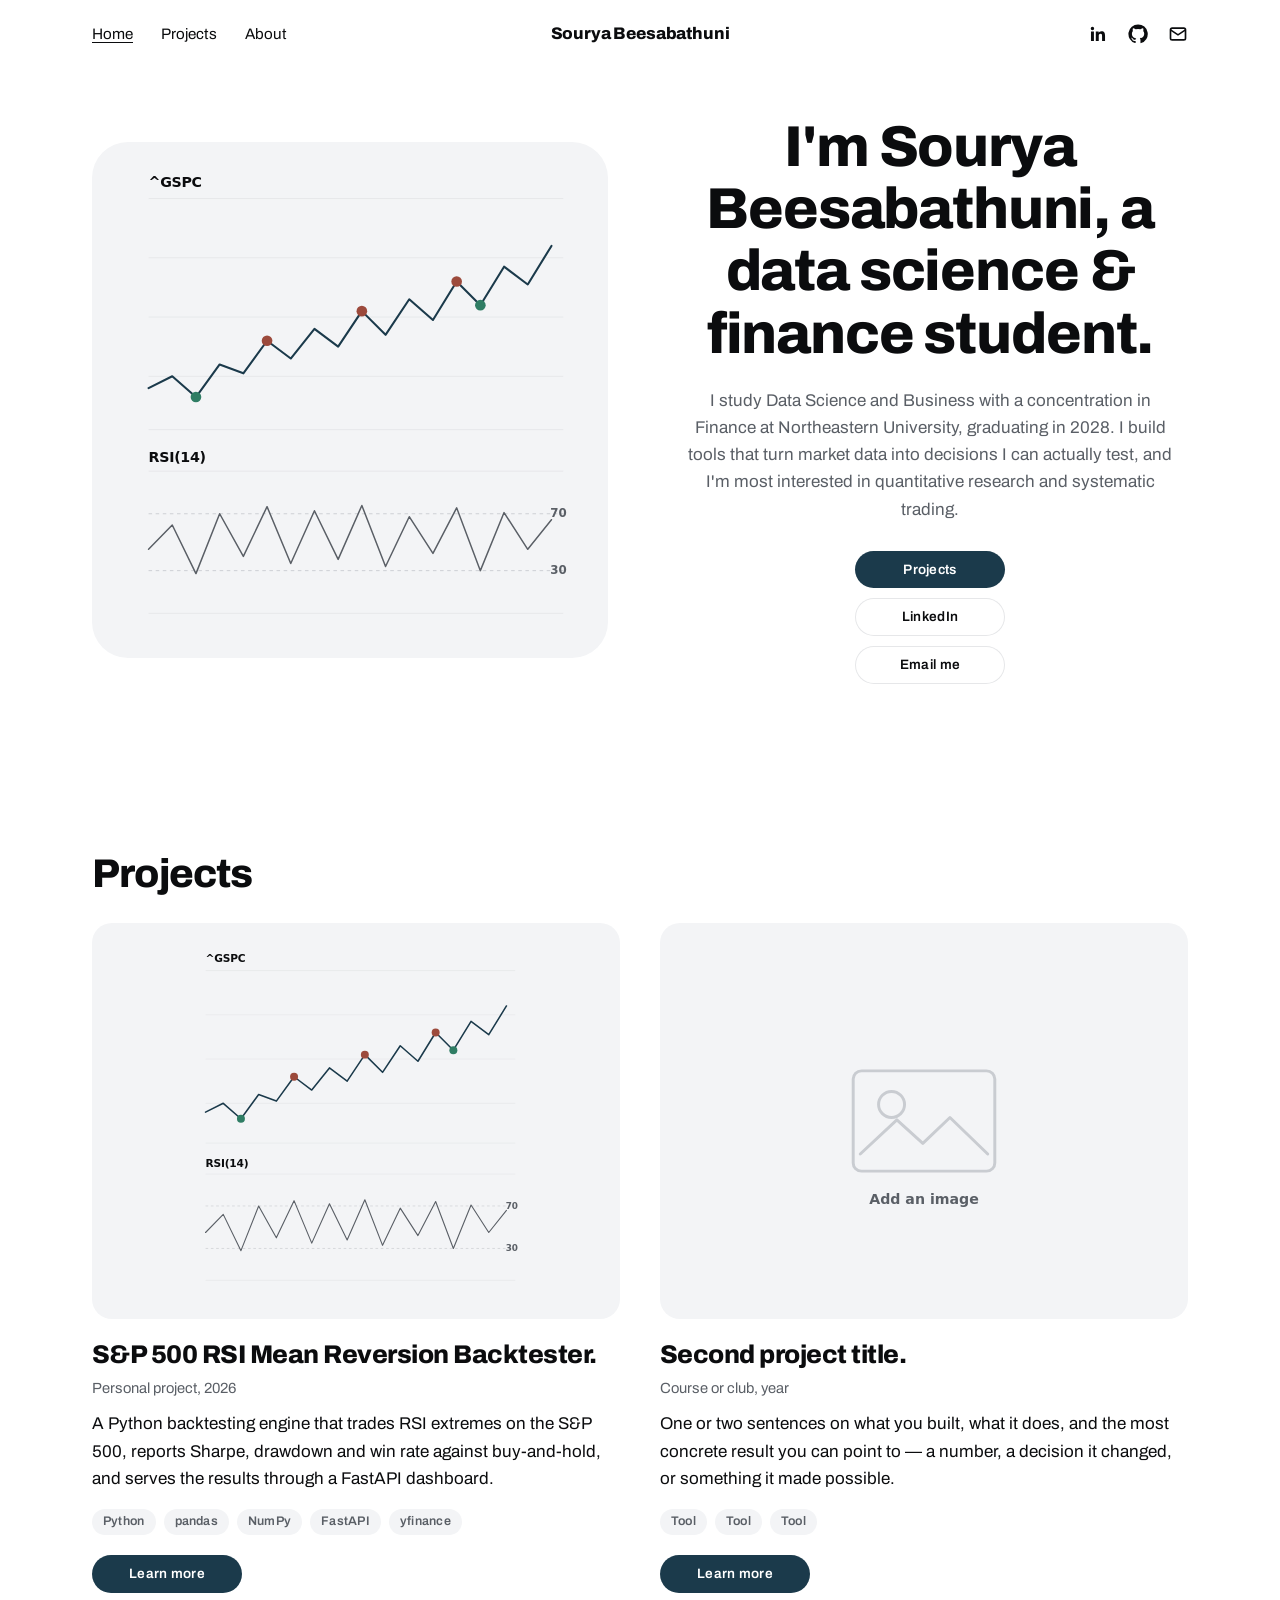
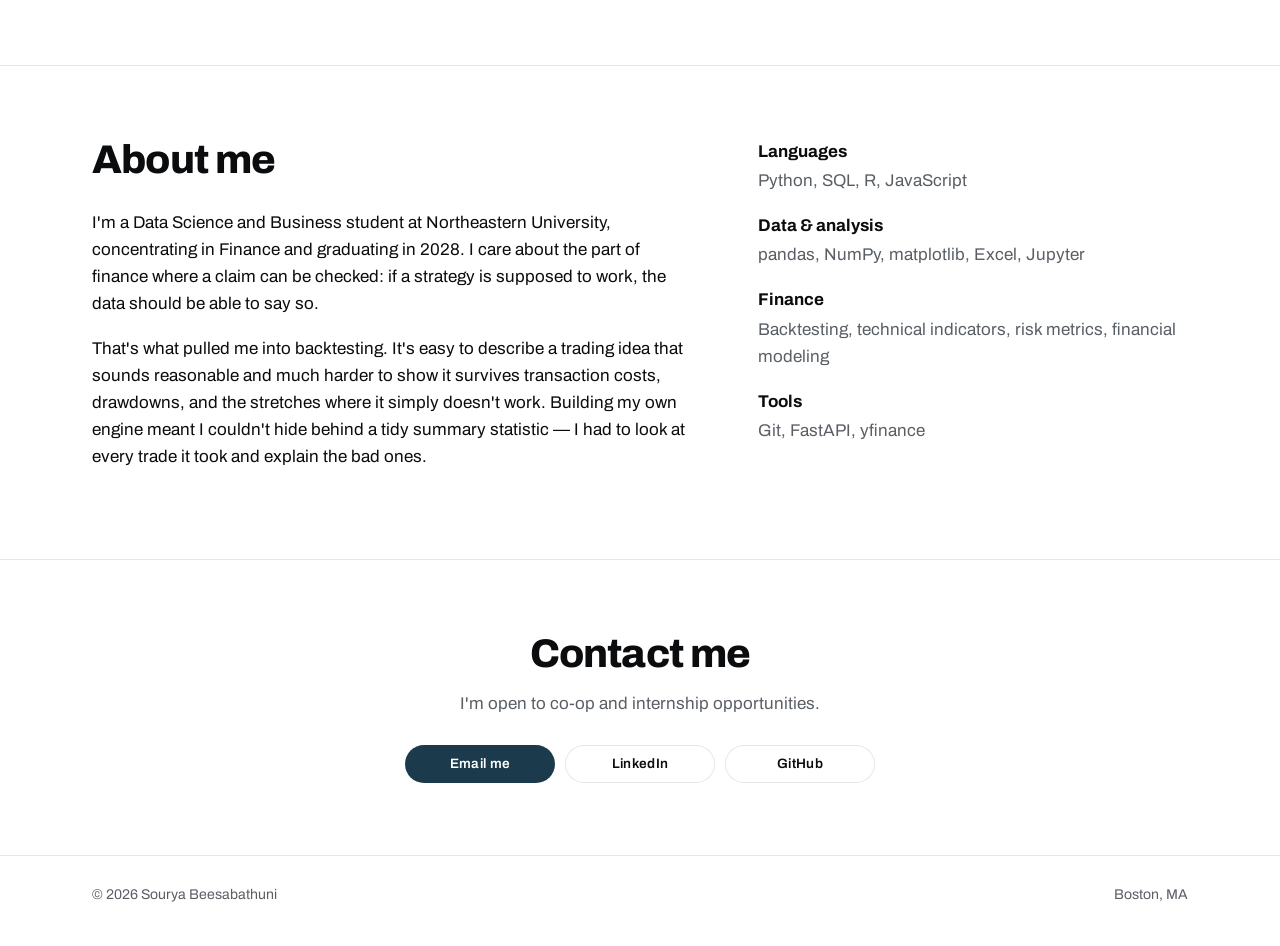
==== index.html @ 1cbab1dc "Add portfolio site Static HTML/CSS/JS portfolio, no build step, ready for GitHub Pages. Home page wi" ====
<!DOCTYPE html>
<html lang="en">
<head>
  <meta charset="UTF-8">
  <meta name="viewport" content="width=device-width, initial-scale=1.0">
  <title>Sourya Beesabathuni | Data Science &amp; Finance Portfolio</title>
  <meta name="description" content="Portfolio of Sourya Beesabathuni, Data Science and Business (Finance) student at Northeastern University.">
  <link rel="preconnect" href="https://fonts.googleapis.com">
  <link rel="preconnect" href="https://fonts.gstatic.com" crossorigin>
  <link href="https://fonts.googleapis.com/css2?family=Archivo:wght@400;600;700;800&display=swap" rel="stylesheet">
  <link rel="stylesheet" href="css/style.css">
</head>
<body>

  <nav class="nav">
    <div class="container">
      <ul class="nav-links">
        <li><a href="index.html" aria-current="page">Home</a></li>
        <li><a href="#projects">Projects</a></li>
        <li><a href="#about">About</a></li>
      </ul>
      <a class="brand" href="index.html">Sourya Beesabathuni</a>
      <div class="nav-icons">
        <!-- TODO: paste your LinkedIn URL here and in every other place marked TODO-LINKEDIN -->
        <a href="https://www.linkedin.com/in/TODO-LINKEDIN" target="_blank" rel="noopener" aria-label="LinkedIn">
          <svg viewBox="0 0 24 24" fill="currentColor" aria-hidden="true"><path d="M20.45 20.45h-3.56v-5.57c0-1.33-.02-3.04-1.85-3.04-1.85 0-2.14 1.45-2.14 2.94v5.67H9.35V9h3.41v1.56h.05c.48-.9 1.64-1.85 3.37-1.85 3.6 0 4.27 2.37 4.27 5.46v6.28zM5.34 7.43a2.06 2.06 0 1 1 0-4.13 2.06 2.06 0 0 1 0 4.13zM7.12 20.45H3.56V9h3.56v11.45z"/></svg>
        </a>
        <a href="https://github.com/souryavb" target="_blank" rel="noopener" aria-label="GitHub">
          <svg viewBox="0 0 24 24" fill="currentColor" aria-hidden="true"><path d="M12 .5a11.5 11.5 0 0 0-3.64 22.41c.58.11.79-.25.79-.55v-2.1c-3.2.7-3.88-1.37-3.88-1.37-.53-1.34-1.29-1.7-1.29-1.7-1.05-.72.08-.7.08-.7 1.16.08 1.77 1.19 1.77 1.19 1.03 1.77 2.7 1.26 3.36.96.1-.75.4-1.26.73-1.55-2.55-.29-5.23-1.28-5.23-5.7 0-1.26.45-2.29 1.19-3.1-.12-.29-.52-1.46.11-3.05 0 0 .97-.31 3.18 1.18a11 11 0 0 1 5.8 0c2.2-1.49 3.17-1.18 3.17-1.18.63 1.59.23 2.76.12 3.05.74.81 1.18 1.84 1.18 3.1 0 4.43-2.69 5.4-5.25 5.69.41.36.78 1.06.78 2.14v3.17c0 .3.2.67.8.55A11.5 11.5 0 0 0 12 .5z"/></svg>
        </a>
        <a href="mailto:beesabathuni.s@northeastern.edu" aria-label="Email">
          <svg viewBox="0 0 24 24" fill="none" stroke="currentColor" stroke-width="2" aria-hidden="true"><rect x="3" y="5" width="18" height="14" rx="2"/><path d="m3 7 9 6 9-6"/></svg>
        </a>
      </div>
    </div>
  </nav>

  <header class="hero">
    <div class="container">
      <!-- TODO-PHOTO: to use a headshot instead of the chart, replace this whole
           <div class="render"> block with:
           <img class="hero-photo" src="assets/img/headshot.jpg" alt="Sourya Beesabathuni"> -->
      <div class="render"><img src="assets/img/equity-curve.svg" alt="Price chart with an RSI oscillator marking oversold entries and overbought exits"></div>
      <div class="hero-text">
        <h1>I'm Sourya Beesabathuni, a data science &amp; finance student.</h1>
        <p>
          <!-- TODO-BIO: one or two sentences. What you study, what you're working on now,
               and what you want to do next. -->
          I study Data Science and Business with a concentration in Finance at Northeastern
          University, graduating in 2028. I build tools that turn market data into decisions
          I can actually test, and I'm most interested in quantitative research and systematic trading.
        </p>
        <div class="pill-stack">
          <a class="pill" href="#projects">Projects</a>
          <a class="pill ghost" href="https://www.linkedin.com/in/TODO-LINKEDIN" target="_blank" rel="noopener">LinkedIn</a>
          <a class="pill ghost" href="mailto:beesabathuni.s@northeastern.edu">Email me</a>
        </div>
      </div>
    </div>
  </header>

  <section class="section" id="projects">
    <div class="container">
      <h2>Projects</h2>
      <div class="tiles">
        <!-- To add a project: copy one <article class="tile"> block below and point it
             at a new page in /projects (duplicate an existing project page as a starting point). -->
        <article class="tile">
          <a href="projects/sp500-rsi-trader.html"><div class="render"><img src="assets/img/equity-curve.svg" alt="RSI mean reversion signals plotted against the S&amp;P 500"></div></a>
          <h3><a href="projects/sp500-rsi-trader.html">S&amp;P 500 RSI Mean Reversion Backtester.</a></h3>
          <div class="where">Personal project, 2026</div>
          <p>A Python backtesting engine that trades RSI extremes on the S&amp;P 500, reports Sharpe,
            drawdown and win rate against buy-and-hold, and serves the results through a FastAPI dashboard.</p>
          <ul class="tags">
            <li>Python</li><li>pandas</li><li>NumPy</li><li>FastAPI</li><li>yfinance</li>
          </ul>
          <a class="pill" href="projects/sp500-rsi-trader.html">Learn more</a>
        </article>

        <!-- TODO-PROJECT-2: replace this whole tile with a real second project, or delete it. -->
        <article class="tile">
          <a href="projects/project-two.html"><div class="render"><img src="assets/img/placeholder.svg" alt=""></div></a>
          <h3><a href="projects/project-two.html">Second project title.</a></h3>
          <div class="where">Course or club, year</div>
          <p>One or two sentences on what you built, what it does, and the most concrete result you can
            point to — a number, a decision it changed, or something it made possible.</p>
          <ul class="tags">
            <li>Tool</li><li>Tool</li><li>Tool</li>
          </ul>
          <a class="pill" href="projects/project-two.html">Learn more</a>
        </article>
      </div>
    </div>
  </section>

  <section class="section" id="about">
    <div class="container about">
      <div>
        <h2>About me</h2>
        <!-- TODO-ABOUT: two short paragraphs. The first says what you study and what draws you to it.
             The second is the one that makes you memorable — a specific experience and what it taught you. -->
        <p>
          I'm a Data Science and Business student at Northeastern University, concentrating in Finance
          and graduating in 2028. I care about the part of finance where a claim can be checked: if a
          strategy is supposed to work, the data should be able to say so.
        </p>
        <p>
          That's what pulled me into backtesting. It's easy to describe a trading idea that sounds
          reasonable and much harder to show it survives transaction costs, drawdowns, and the stretches
          where it simply doesn't work. Building my own engine meant I couldn't hide behind a tidy
          summary statistic — I had to look at every trade it took and explain the bad ones.
        </p>
      </div>
      <dl class="skills">
        <!-- TODO-SKILLS: trim these to what you'd actually be comfortable being asked about. -->
        <dt>Languages</dt>
        <dd>Python, SQL, R, JavaScript</dd>
        <dt>Data &amp; analysis</dt>
        <dd>pandas, NumPy, matplotlib, Excel, Jupyter</dd>
        <dt>Finance</dt>
        <dd>Backtesting, technical indicators, risk metrics, financial modeling</dd>
        <dt>Tools</dt>
        <dd>Git, FastAPI, yfinance</dd>
      </dl>
    </div>
  </section>

  <section class="section contact" id="contact">
    <div class="container">
      <h2>Contact me</h2>
      <p class="secondary">I'm open to co-op and internship opportunities.</p>
      <div class="pill-stack">
        <a class="pill" href="mailto:beesabathuni.s@northeastern.edu">Email me</a>
        <a class="pill ghost" href="https://www.linkedin.com/in/TODO-LINKEDIN" target="_blank" rel="noopener">LinkedIn</a>
        <a class="pill ghost" href="https://github.com/souryavb" target="_blank" rel="noopener">GitHub</a>
      </div>
    </div>
  </section>

  <footer>
    <div class="container">
      <span>© <span id="year"></span> Sourya Beesabathuni</span>
      <span>Boston, MA</span>
    </div>
  </footer>

  <script src="js/main.js"></script>
</body>
</html>
---- css/style.css ----
/* ---------- Tokens ---------- */
:root {
  --paper: #ffffff;
  --ink: #0b0c0e;
  --graphite: #5a5f66;
  --hairline: #e6e7e9;
  --accent: #1b3a4b;
  --fog: #f3f4f6;
  --mint: #2f7d64;
  --rust: #9c4a3c;

  --font: "Archivo", system-ui, -apple-system, "Segoe UI", Roboto, sans-serif;
  --mono: ui-monospace, SFMono-Regular, Menlo, Consolas, monospace;
  --max: 1160px;
  --measure: 680px;
  --r-lg: 36px;
  --r-md: 20px;
}

/* ---------- Base ---------- */
*, *::before, *::after { box-sizing: border-box; }
html { scroll-behavior: smooth; }
body {
  margin: 0;
  background: var(--paper);
  color: var(--ink);
  font-family: var(--font);
  font-size: 17px;
  line-height: 1.6;
  -webkit-font-smoothing: antialiased;
}
img, video, svg { display: block; max-width: 100%; }
a { color: inherit; text-underline-offset: 3px; }
p { margin: 0 0 1em; }
h1, h2, h3 { margin: 0; font-weight: 800; letter-spacing: -0.02em; line-height: 1.08; }
h1 { font-size: clamp(2.4rem, 5vw, 3.6rem); }
h2 { font-size: clamp(1.8rem, 3.4vw, 2.5rem); margin-bottom: 28px; }
h3 { font-size: 1.6rem; }
:focus-visible { outline: 2px solid var(--accent); outline-offset: 3px; border-radius: 4px; }

.container { max-width: var(--max); margin: 0 auto; padding: 0 32px; }
.secondary { color: var(--graphite); }

/* ---------- Nav ---------- */
.nav {
  position: sticky; top: 0; z-index: 50;
  background: rgba(255, 255, 255, 0.94);
  backdrop-filter: blur(8px);
}
.nav .container {
  display: grid; grid-template-columns: 1fr auto 1fr; align-items: center; height: 68px;
}
.nav-links { display: flex; gap: 28px; list-style: none; margin: 0; padding: 0; font-size: .95rem; }
.nav-links a { text-decoration: none; }
.nav-links a:hover, .nav-links a[aria-current] { text-decoration: underline; }
.brand { font-weight: 800; font-size: 1.05rem; text-decoration: none; letter-spacing: -0.01em; }
.nav-icons { display: flex; justify-content: flex-end; gap: 20px; }
.nav-icons svg { width: 20px; height: 20px; display: block; }

/* ---------- Buttons ---------- */
.pill {
  display: inline-block;
  min-width: 150px;
  padding: 8px 22px;
  border-radius: 999px;
  background: var(--accent);
  color: #fff;
  font-size: .85rem; font-weight: 600; letter-spacing: .02em;
  text-align: center; text-decoration: none;
  transition: background .15s ease;
}
.pill:hover { background: var(--ink); }
.pill.ghost { background: transparent; color: var(--ink); box-shadow: inset 0 0 0 1px var(--hairline); }
.pill.ghost:hover { background: var(--fog); }
.pill-stack { display: flex; flex-direction: column; align-items: center; gap: 10px; margin-top: 28px; }

/* ---------- Hero ---------- */
.hero .container {
  display: grid; grid-template-columns: 1fr 1fr; gap: 64px; align-items: center;
  padding-top: 48px; padding-bottom: 96px;
}
.hero-text { text-align: center; max-width: 500px; justify-self: center; }
.hero-text p { color: var(--graphite); margin-top: 22px; }
.hero .render { aspect-ratio: 1 / 1; border-radius: var(--r-lg); }
.hero-photo {
  aspect-ratio: 1 / 1; width: 100%; object-fit: cover;
  border-radius: var(--r-lg); background: var(--fog);
}

/* ---------- Sections ---------- */
.section { padding: 72px 0; scroll-margin-top: 40px; }
.section + .section { border-top: 1px solid var(--hairline); }

/* ---------- Project tiles ---------- */
.tiles { display: grid; grid-template-columns: repeat(auto-fill, minmax(340px, 1fr)); gap: 56px 40px; }
.tile { display: flex; flex-direction: column; }
.tile img {
  width: 100%; aspect-ratio: 4 / 3; object-fit: cover;
  border-radius: var(--r-md); background: var(--fog);
}
.tile h3 { margin: 22px 0 8px; }
.tile h3 a { text-decoration: none; }
.tile .where { color: var(--graphite); font-size: .92rem; margin-bottom: 10px; }
.tile p { max-width: 52ch; }
.tile .pill { margin-top: auto; align-self: flex-start; }
.tags { display: flex; flex-wrap: wrap; gap: 8px; margin: 0 0 20px; padding: 0; list-style: none; }
.tags li {
  font-size: .78rem; font-weight: 600; letter-spacing: .02em;
  padding: 3px 11px; border-radius: 999px;
  background: var(--fog); color: var(--graphite);
}

/* ---------- About ---------- */
.about { display: grid; grid-template-columns: 1.4fr 1fr; gap: 64px; }
.about p { max-width: 62ch; }
.skills { margin: 0; }
.skills dt { font-weight: 700; margin-top: 18px; }
.skills dt:first-child { margin-top: 0; }
.skills dd { margin: 2px 0 0; color: var(--graphite); }

/* ---------- Experience / education timeline ---------- */
.timeline { list-style: none; margin: 0; padding: 0; }
.timeline li { padding: 20px 0; border-top: 1px solid var(--hairline); }
.timeline li:first-child { border-top: 0; padding-top: 0; }
.timeline .role { font-weight: 700; }
.timeline .where { color: var(--graphite); font-size: .92rem; margin-bottom: 8px; }
.timeline p { margin: 0; max-width: 62ch; color: var(--graphite); }

/* ---------- Contact ---------- */
.contact { text-align: center; }
.contact h2 { margin-bottom: 14px; }
.contact .pill-stack { flex-direction: row; justify-content: center; flex-wrap: wrap; }

/* ---------- Project page ---------- */
.project-head { text-align: center; padding: 56px 0 40px; }
.project-head .where { color: var(--graphite); margin-top: 16px; }
.project-head .lead { max-width: var(--measure); margin: 20px auto 0; color: var(--graphite); font-size: 1.1rem; }

.figures {
  display: grid; grid-template-columns: repeat(4, 1fr);
  margin: 0 auto 56px; max-width: 900px;
  list-style: none; padding: 0;
}
.figures li { text-align: center; padding: 4px 16px; }
.figures li + li { border-left: 1px solid var(--hairline); }
.figures strong { display: block; font-size: 1.7rem; font-weight: 800; letter-spacing: -0.02em; font-variant-numeric: tabular-nums; }
.figures span { font-size: .88rem; color: var(--graphite); }

.prose { max-width: var(--measure); margin: 0 auto; }
.prose h2 { font-size: 1.7rem; margin: 56px 0 16px; }
.prose ul { padding-left: 1.2em; }
.prose li { margin-bottom: .5em; }
.prose .tools { color: var(--graphite); font-size: .95rem; }

.caption { color: var(--graphite); font-size: .9rem; text-align: center; margin-top: 12px; }

/* Framed graphics (charts, renders, diagrams) */
div.render {
  aspect-ratio: 4 / 3;
  border-radius: var(--r-md); overflow: hidden;
  background: var(--fog);
}
div.render img, div.render svg, div.render video {
  width: 100%; height: 100%;
  object-fit: contain; padding: 4%;
  aspect-ratio: auto; border-radius: 0; background: none;
}
div.project-render { aspect-ratio: 16 / 9; margin-bottom: 56px; }

.gallery {
  display: grid; grid-template-columns: repeat(auto-fill, minmax(300px, 1fr)); gap: 32px 24px;
  margin: 40px 0 0;
}
.gallery.wide { grid-template-columns: repeat(auto-fill, minmax(440px, 1fr)); }
figure { margin: 0; }
.gallery img {
  width: 100%; aspect-ratio: 4 / 3; object-fit: cover;
  border-radius: var(--r-md); cursor: zoom-in; background: var(--fog);
}
.gallery figcaption { font-size: .9rem; color: var(--graphite); margin-top: 10px; }

/* Code and data snapshots */
.file { margin: 36px 0 0; border-radius: var(--r-md); background: var(--fog); overflow: hidden; }
.file-name {
  padding: 10px 16px; border-bottom: 1px solid var(--hairline);
  font-size: .85rem; font-weight: 700;
}
.file-name span { font-weight: 400; color: var(--graphite); margin-left: 8px; }
.file-body { overflow-x: auto; }
.file pre, .file table {
  margin: 0; font-family: var(--mono); font-size: .76rem; line-height: 1.75;
}
.file pre { padding: 14px 16px; }
.file table { border-collapse: collapse; width: 100%; }
.file th, .file td { padding: 6px 10px; text-align: right; white-space: nowrap; }
.file th { font-weight: 600; color: var(--graphite); border-bottom: 1px solid var(--hairline); }
.file th:first-child, .file td:first-child { text-align: left; }
.file td.pos { color: var(--mint); }
.file td.neg { color: var(--rust); }

.note { font-size: .92rem; color: var(--graphite); border-top: 1px solid var(--hairline); padding-top: 16px; margin-top: 40px; }

.pager { display: flex; justify-content: space-between; gap: 16px; flex-wrap: wrap; font-weight: 600; }
.pager a { text-decoration: none; }
.pager a:hover { text-decoration: underline; }

/* ---------- Lightbox ---------- */
.lightbox {
  position: fixed; inset: 0; z-index: 100;
  display: none; align-items: center; justify-content: center;
  padding: 24px; background: rgba(255, 255, 255, .96); cursor: zoom-out;
}
.lightbox.open { display: flex; }
.lightbox img { max-width: 95vw; max-height: 92vh; border-radius: var(--r-md); }

/* ---------- Footer ---------- */
footer { border-top: 1px solid var(--hairline); padding: 28px 0 40px; font-size: .88rem; color: var(--graphite); }
footer .container { display: flex; justify-content: space-between; flex-wrap: wrap; gap: 12px; }

/* ---------- Responsive ---------- */
@media (max-width: 860px) {
  .hero .container { grid-template-columns: 1fr; gap: 36px; padding-top: 24px; padding-bottom: 64px; }
  .hero .render, .hero-photo { aspect-ratio: 4 / 3; }
  .about { grid-template-columns: 1fr; gap: 40px; }
  .figures { grid-template-columns: repeat(2, 1fr); row-gap: 24px; }
  .figures li:nth-child(3) { border-left: 0; }
  .gallery.wide { grid-template-columns: 1fr; }
  div.project-render { aspect-ratio: 4 / 3; }
}
@media (max-width: 600px) {
  .container { padding: 0 20px; }
  .nav .container { grid-template-columns: auto 1fr; }
  .nav-links { display: none; }
  .tiles { grid-template-columns: 1fr; }
  .figures { grid-template-columns: 1fr; }
  .figures li + li { border-left: 0; border-top: 1px solid var(--hairline); padding-top: 20px; }
}
@media (prefers-reduced-motion: reduce) {
  html { scroll-behavior: auto; }
  .pill { transition: none; }
}
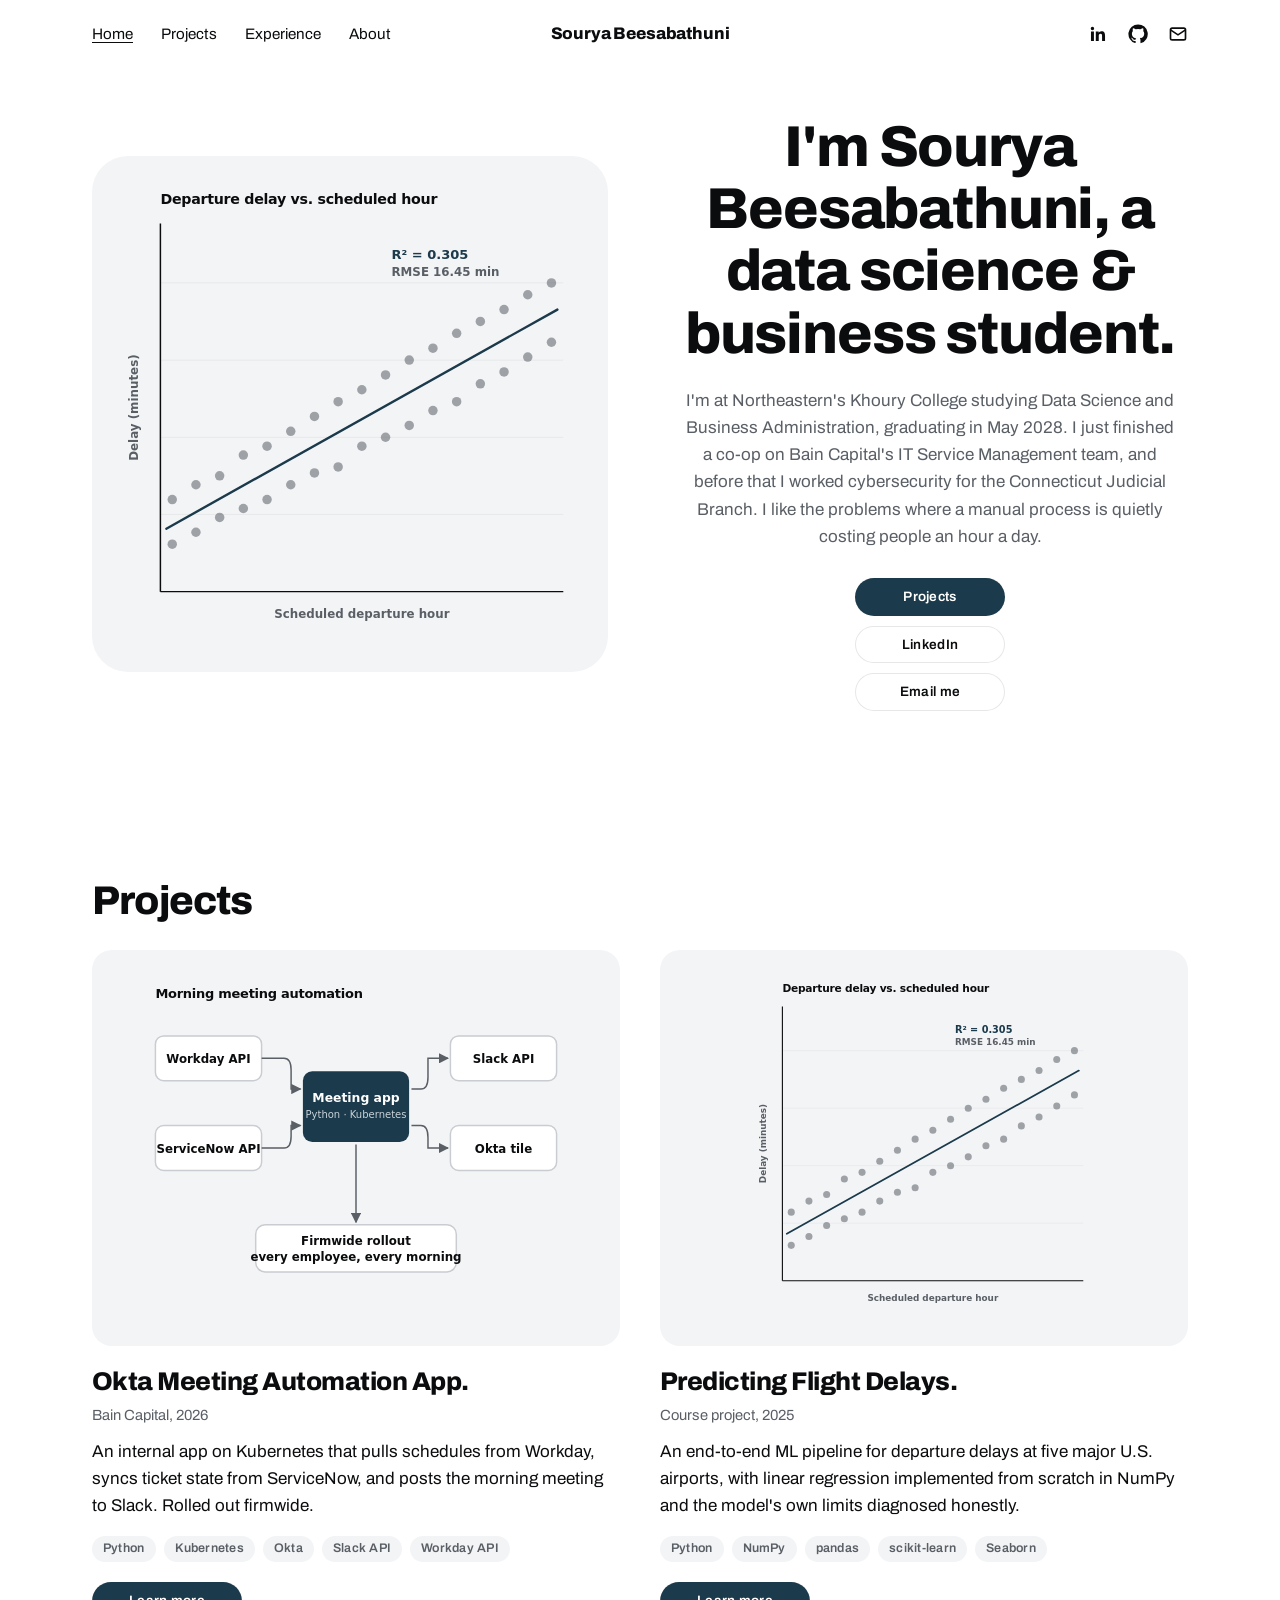
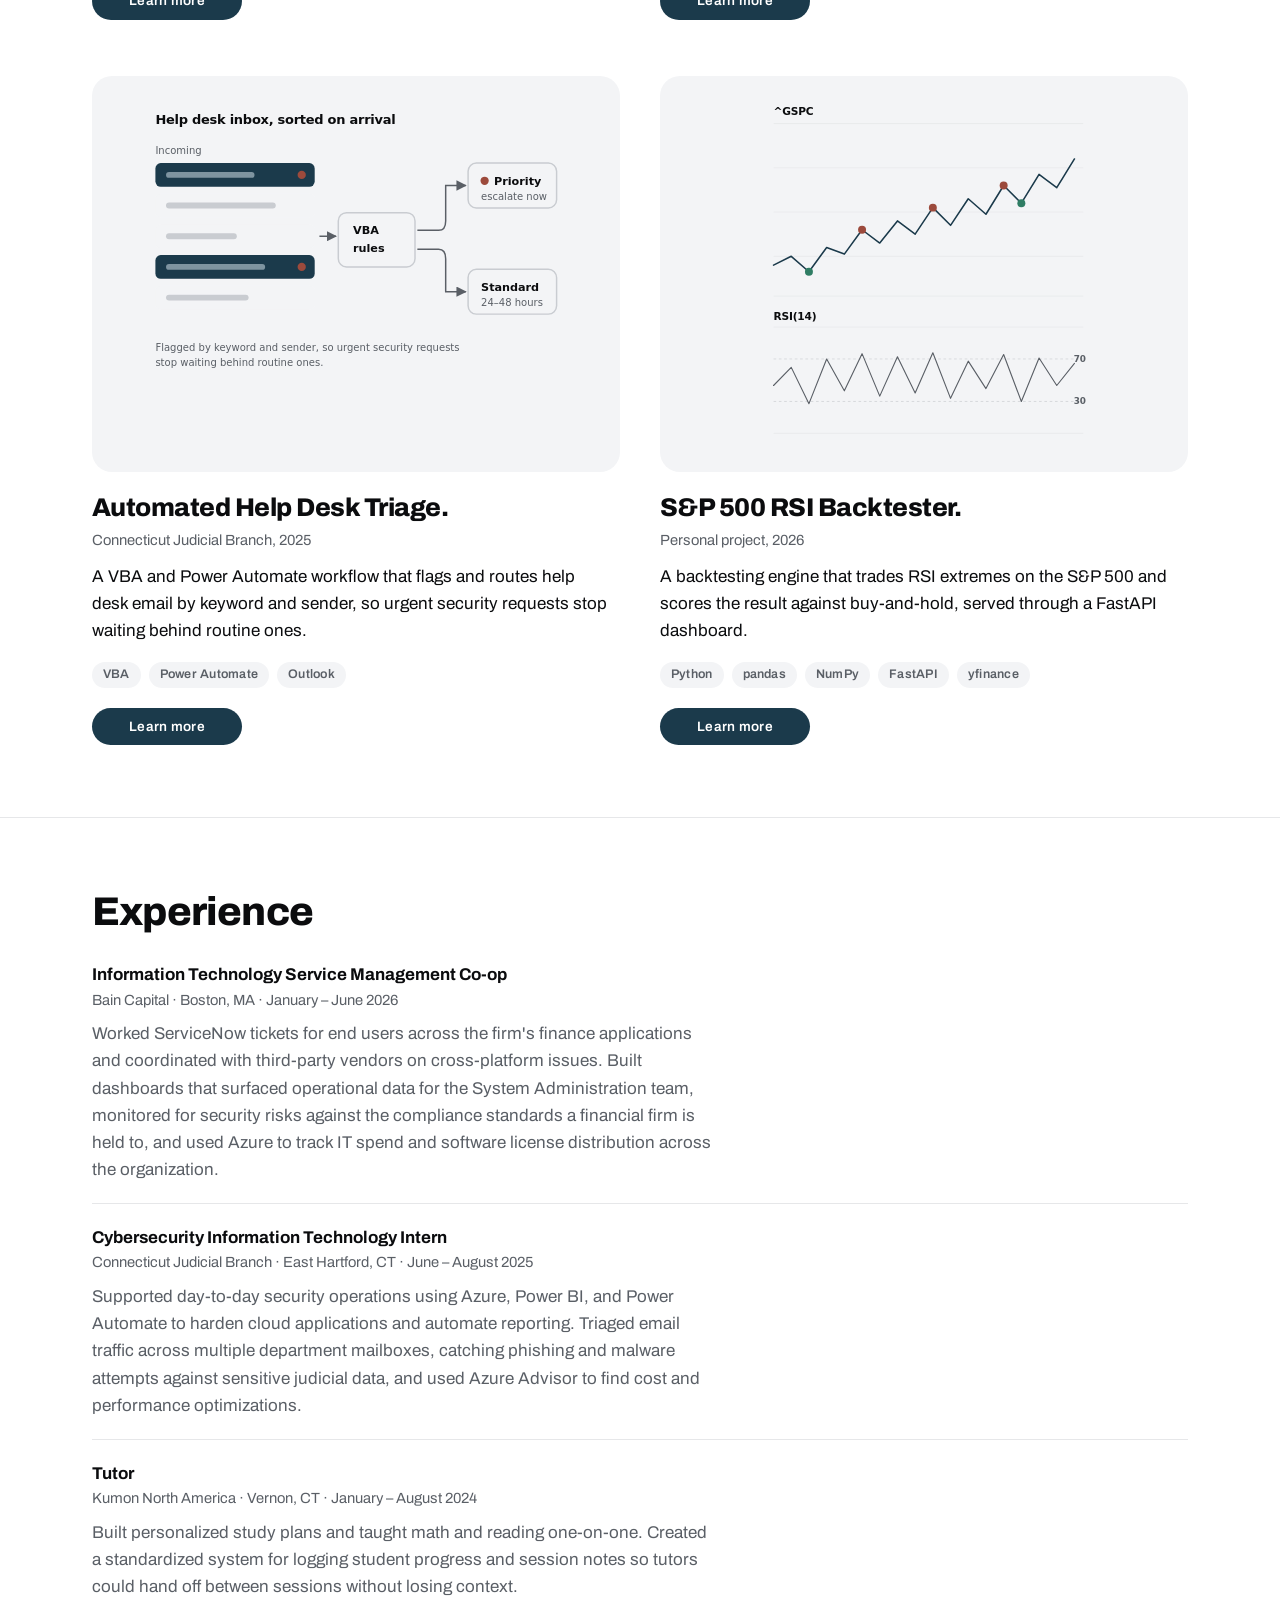
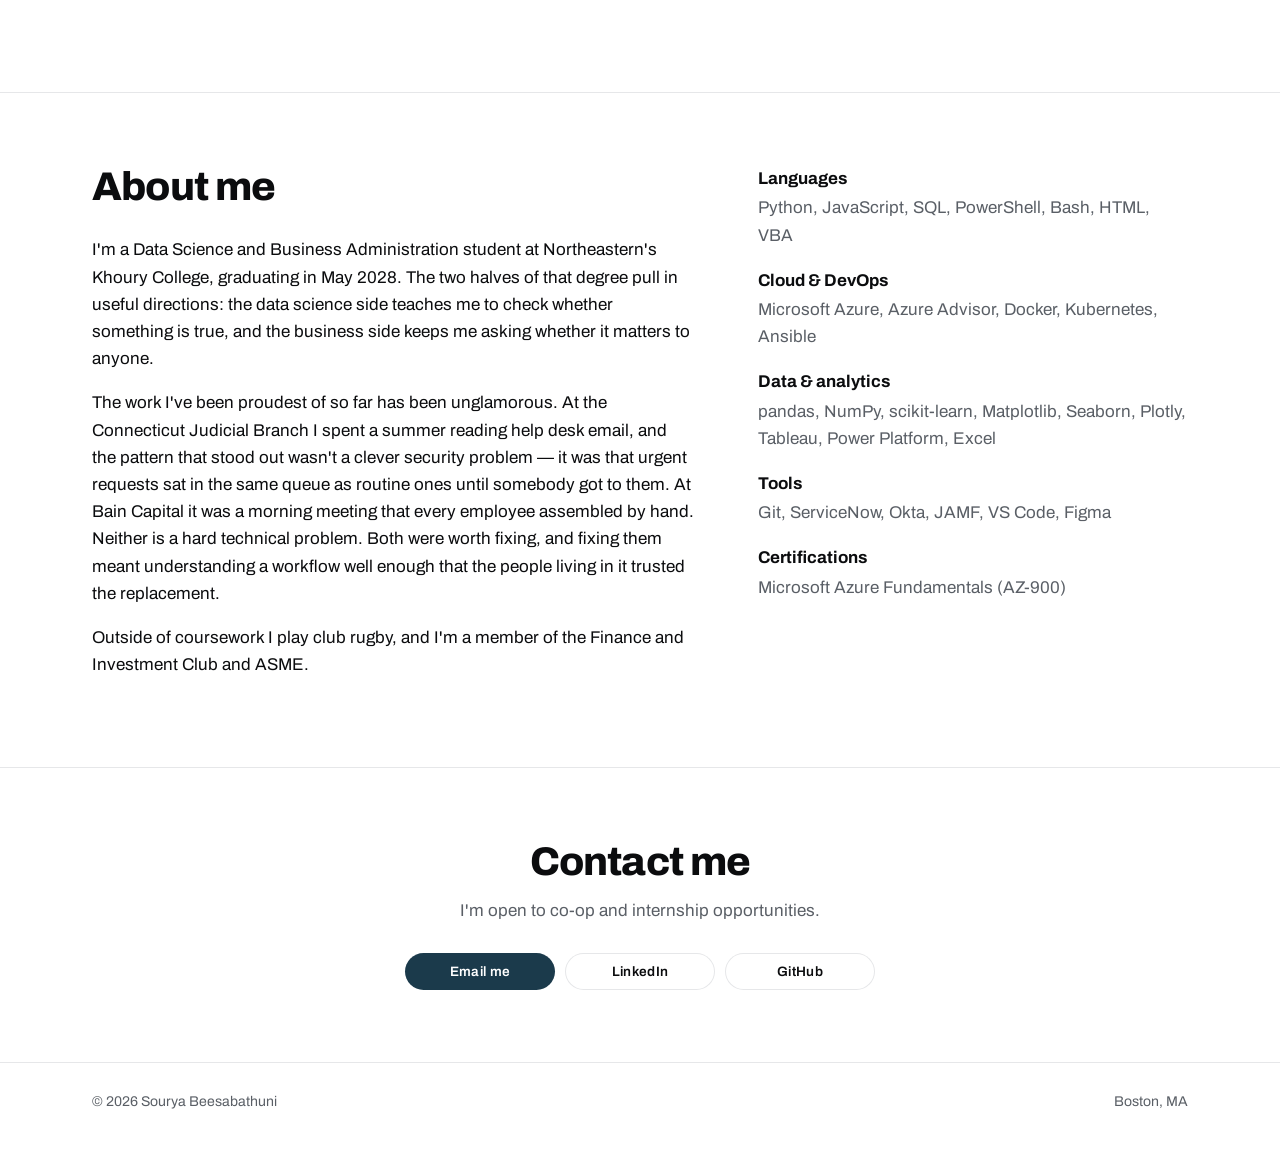
==== commit baf6020d: "Build out site with real content from resume Replaces placeholder copy throughout:  - Three resume p" ====
--- a/index.html
+++ b/index.html
@@ -3,8 +3,8 @@
 <head>
   <meta charset="UTF-8">
   <meta name="viewport" content="width=device-width, initial-scale=1.0">
-  <title>Sourya Beesabathuni | Data Science &amp; Finance Portfolio</title>
-  <meta name="description" content="Portfolio of Sourya Beesabathuni, Data Science and Business (Finance) student at Northeastern University.">
+  <title>Sourya Beesabathuni | Data Science &amp; Business</title>
+  <meta name="description" content="Portfolio of Sourya Beesabathuni, Data Science and Business Administration student at Northeastern University and former IT Service Management co-op at Bain Capital.">
   <link rel="preconnect" href="https://fonts.googleapis.com">
   <link rel="preconnect" href="https://fonts.gstatic.com" crossorigin>
   <link href="https://fonts.googleapis.com/css2?family=Archivo:wght@400;600;700;800&display=swap" rel="stylesheet">
@@ -17,12 +17,12 @@
       <ul class="nav-links">
         <li><a href="index.html" aria-current="page">Home</a></li>
         <li><a href="#projects">Projects</a></li>
+        <li><a href="#experience">Experience</a></li>
         <li><a href="#about">About</a></li>
       </ul>
       <a class="brand" href="index.html">Sourya Beesabathuni</a>
       <div class="nav-icons">
-        <!-- TODO: paste your LinkedIn URL here and in every other place marked TODO-LINKEDIN -->
-        <a href="https://www.linkedin.com/in/TODO-LINKEDIN" target="_blank" rel="noopener" aria-label="LinkedIn">
+        <a href="https://www.linkedin.com/in/souryavb" target="_blank" rel="noopener" aria-label="LinkedIn">
           <svg viewBox="0 0 24 24" fill="currentColor" aria-hidden="true"><path d="M20.45 20.45h-3.56v-5.57c0-1.33-.02-3.04-1.85-3.04-1.85 0-2.14 1.45-2.14 2.94v5.67H9.35V9h3.41v1.56h.05c.48-.9 1.64-1.85 3.37-1.85 3.6 0 4.27 2.37 4.27 5.46v6.28zM5.34 7.43a2.06 2.06 0 1 1 0-4.13 2.06 2.06 0 0 1 0 4.13zM7.12 20.45H3.56V9h3.56v11.45z"/></svg>
         </a>
         <a href="https://github.com/souryavb" target="_blank" rel="noopener" aria-label="GitHub">
@@ -37,22 +37,20 @@
 
   <header class="hero">
     <div class="container">
-      <!-- TODO-PHOTO: to use a headshot instead of the chart, replace this whole
-           <div class="render"> block with:
+      <!-- To use a headshot instead of the chart, replace this <div class="render"> block with:
            <img class="hero-photo" src="assets/img/headshot.jpg" alt="Sourya Beesabathuni"> -->
-      <div class="render"><img src="assets/img/equity-curve.svg" alt="Price chart with an RSI oscillator marking oversold entries and overbought exits"></div>
+      <div class="render"><img src="assets/img/regression.svg" alt="Scatter plot of flight departure delays against scheduled hour with a fitted regression line"></div>
       <div class="hero-text">
-        <h1>I'm Sourya Beesabathuni, a data science &amp; finance student.</h1>
-        <p>
-          <!-- TODO-BIO: one or two sentences. What you study, what you're working on now,
-               and what you want to do next. -->
-          I study Data Science and Business with a concentration in Finance at Northeastern
-          University, graduating in 2028. I build tools that turn market data into decisions
-          I can actually test, and I'm most interested in quantitative research and systematic trading.
+        <h1>I'm Sourya Beesabathuni, a data science &amp; business student.</h1>
+        <p>
+          I'm at Northeastern's Khoury College studying Data Science and Business Administration,
+          graduating in May 2028. I just finished a co-op on Bain Capital's IT Service Management
+          team, and before that I worked cybersecurity for the Connecticut Judicial Branch. I like
+          the problems where a manual process is quietly costing people an hour a day.
         </p>
         <div class="pill-stack">
           <a class="pill" href="#projects">Projects</a>
-          <a class="pill ghost" href="https://www.linkedin.com/in/TODO-LINKEDIN" target="_blank" rel="noopener">LinkedIn</a>
+          <a class="pill ghost" href="https://www.linkedin.com/in/souryavb" target="_blank" rel="noopener">LinkedIn</a>
           <a class="pill ghost" href="mailto:beesabathuni.s@northeastern.edu">Email me</a>
         </div>
       </div>
@@ -63,33 +61,94 @@
     <div class="container">
       <h2>Projects</h2>
       <div class="tiles">
-        <!-- To add a project: copy one <article class="tile"> block below and point it
-             at a new page in /projects (duplicate an existing project page as a starting point). -->
-        <article class="tile">
-          <a href="projects/sp500-rsi-trader.html"><div class="render"><img src="assets/img/equity-curve.svg" alt="RSI mean reversion signals plotted against the S&amp;P 500"></div></a>
-          <h3><a href="projects/sp500-rsi-trader.html">S&amp;P 500 RSI Mean Reversion Backtester.</a></h3>
+        <!-- To add a project: copy an <article class="tile"> block and point it at a new page
+             in /projects. Start from projects/_template.html. -->
+        <article class="tile">
+          <a href="projects/okta-meeting-app.html"><div class="render"><img src="assets/img/workflow.svg" alt="Diagram of the meeting app pulling from Workday and ServiceNow and posting to Slack"></div></a>
+          <h3><a href="projects/okta-meeting-app.html">Okta Meeting Automation App.</a></h3>
+          <div class="where">Bain Capital, 2026</div>
+          <p>An internal app on Kubernetes that pulls schedules from Workday, syncs ticket state from
+            ServiceNow, and posts the morning meeting to Slack. Rolled out firmwide.</p>
+          <ul class="tags">
+            <li>Python</li><li>Kubernetes</li><li>Okta</li><li>Slack API</li><li>Workday API</li>
+          </ul>
+          <a class="pill" href="projects/okta-meeting-app.html">Learn more</a>
+        </article>
+
+        <article class="tile">
+          <a href="projects/flight-delay-prediction.html"><div class="render"><img src="assets/img/regression.svg" alt="Regression scatter plot of departure delay against scheduled hour"></div></a>
+          <h3><a href="projects/flight-delay-prediction.html">Predicting Flight Delays.</a></h3>
+          <div class="where">Course project, 2025</div>
+          <p>An end-to-end ML pipeline for departure delays at five major U.S. airports, with linear
+            regression implemented from scratch in NumPy and the model's own limits diagnosed honestly.</p>
+          <ul class="tags">
+            <li>Python</li><li>NumPy</li><li>pandas</li><li>scikit-learn</li><li>Seaborn</li>
+          </ul>
+          <a class="pill" href="projects/flight-delay-prediction.html">Learn more</a>
+        </article>
+
+        <article class="tile">
+          <a href="projects/helpdesk-triage.html"><div class="render"><img src="assets/img/triage.svg" alt="Diagram of an inbox sorted into a priority folder and a standard queue"></div></a>
+          <h3><a href="projects/helpdesk-triage.html">Automated Help Desk Triage.</a></h3>
+          <div class="where">Connecticut Judicial Branch, 2025</div>
+          <p>A VBA and Power Automate workflow that flags and routes help desk email by keyword and
+            sender, so urgent security requests stop waiting behind routine ones.</p>
+          <ul class="tags">
+            <li>VBA</li><li>Power Automate</li><li>Outlook</li>
+          </ul>
+          <a class="pill" href="projects/helpdesk-triage.html">Learn more</a>
+        </article>
+
+        <article class="tile">
+          <a href="projects/sp500-rsi-trader.html"><div class="render"><img src="assets/img/equity-curve.svg" alt="Price chart with an RSI oscillator marking oversold entries and overbought exits"></div></a>
+          <h3><a href="projects/sp500-rsi-trader.html">S&amp;P 500 RSI Backtester.</a></h3>
           <div class="where">Personal project, 2026</div>
-          <p>A Python backtesting engine that trades RSI extremes on the S&amp;P 500, reports Sharpe,
-            drawdown and win rate against buy-and-hold, and serves the results through a FastAPI dashboard.</p>
+          <p>A backtesting engine that trades RSI extremes on the S&amp;P 500 and scores the result
+            against buy-and-hold, served through a FastAPI dashboard.</p>
           <ul class="tags">
             <li>Python</li><li>pandas</li><li>NumPy</li><li>FastAPI</li><li>yfinance</li>
           </ul>
           <a class="pill" href="projects/sp500-rsi-trader.html">Learn more</a>
         </article>
-
-        <!-- TODO-PROJECT-2: replace this whole tile with a real second project, or delete it. -->
-        <article class="tile">
-          <a href="projects/project-two.html"><div class="render"><img src="assets/img/placeholder.svg" alt=""></div></a>
-          <h3><a href="projects/project-two.html">Second project title.</a></h3>
-          <div class="where">Course or club, year</div>
-          <p>One or two sentences on what you built, what it does, and the most concrete result you can
-            point to — a number, a decision it changed, or something it made possible.</p>
-          <ul class="tags">
-            <li>Tool</li><li>Tool</li><li>Tool</li>
-          </ul>
-          <a class="pill" href="projects/project-two.html">Learn more</a>
-        </article>
-      </div>
+      </div>
+    </div>
+  </section>
+
+  <section class="section" id="experience">
+    <div class="container">
+      <h2>Experience</h2>
+      <ul class="timeline">
+        <li>
+          <div class="role">Information Technology Service Management Co-op</div>
+          <div class="where">Bain Capital · Boston, MA · January – June 2026</div>
+          <p>
+            Worked ServiceNow tickets for end users across the firm's finance applications and
+            coordinated with third-party vendors on cross-platform issues. Built dashboards that
+            surfaced operational data for the System Administration team, monitored for security
+            risks against the compliance standards a financial firm is held to, and used Azure to
+            track IT spend and software license distribution across the organization.
+          </p>
+        </li>
+        <li>
+          <div class="role">Cybersecurity Information Technology Intern</div>
+          <div class="where">Connecticut Judicial Branch · East Hartford, CT · June – August 2025</div>
+          <p>
+            Supported day-to-day security operations using Azure, Power BI, and Power Automate to
+            harden cloud applications and automate reporting. Triaged email traffic across multiple
+            department mailboxes, catching phishing and malware attempts against sensitive judicial
+            data, and used Azure Advisor to find cost and performance optimizations.
+          </p>
+        </li>
+        <li>
+          <div class="role">Tutor</div>
+          <div class="where">Kumon North America · Vernon, CT · January – August 2024</div>
+          <p>
+            Built personalized study plans and taught math and reading one-on-one. Created a
+            standardized system for logging student progress and session notes so tutors could hand
+            off between sessions without losing context.
+          </p>
+        </li>
+      </ul>
     </div>
   </section>
 
@@ -97,30 +156,37 @@
     <div class="container about">
       <div>
         <h2>About me</h2>
-        <!-- TODO-ABOUT: two short paragraphs. The first says what you study and what draws you to it.
-             The second is the one that makes you memorable — a specific experience and what it taught you. -->
-        <p>
-          I'm a Data Science and Business student at Northeastern University, concentrating in Finance
-          and graduating in 2028. I care about the part of finance where a claim can be checked: if a
-          strategy is supposed to work, the data should be able to say so.
-        </p>
-        <p>
-          That's what pulled me into backtesting. It's easy to describe a trading idea that sounds
-          reasonable and much harder to show it survives transaction costs, drawdowns, and the stretches
-          where it simply doesn't work. Building my own engine meant I couldn't hide behind a tidy
-          summary statistic — I had to look at every trade it took and explain the bad ones.
+        <p>
+          I'm a Data Science and Business Administration student at Northeastern's Khoury College,
+          graduating in May 2028. The two halves of that degree pull in useful directions: the data
+          science side teaches me to check whether something is true, and the business side keeps me
+          asking whether it matters to anyone.
+        </p>
+        <p>
+          The work I've been proudest of so far has been unglamorous. At the Connecticut Judicial
+          Branch I spent a summer reading help desk email, and the pattern that stood out wasn't a
+          clever security problem — it was that urgent requests sat in the same queue as routine ones
+          until somebody got to them. At Bain Capital it was a morning meeting that every employee
+          assembled by hand. Neither is a hard technical problem. Both were worth fixing, and fixing
+          them meant understanding a workflow well enough that the people living in it trusted the
+          replacement.
+        </p>
+        <p>
+          Outside of coursework I play club rugby, and I'm a member of the Finance and Investment
+          Club and ASME.
         </p>
       </div>
       <dl class="skills">
-        <!-- TODO-SKILLS: trim these to what you'd actually be comfortable being asked about. -->
         <dt>Languages</dt>
-        <dd>Python, SQL, R, JavaScript</dd>
-        <dt>Data &amp; analysis</dt>
-        <dd>pandas, NumPy, matplotlib, Excel, Jupyter</dd>
-        <dt>Finance</dt>
-        <dd>Backtesting, technical indicators, risk metrics, financial modeling</dd>
+        <dd>Python, JavaScript, SQL, PowerShell, Bash, HTML, VBA</dd>
+        <dt>Cloud &amp; DevOps</dt>
+        <dd>Microsoft Azure, Azure Advisor, Docker, Kubernetes, Ansible</dd>
+        <dt>Data &amp; analytics</dt>
+        <dd>pandas, NumPy, scikit-learn, Matplotlib, Seaborn, Plotly, Tableau, Power Platform, Excel</dd>
         <dt>Tools</dt>
-        <dd>Git, FastAPI, yfinance</dd>
+        <dd>Git, ServiceNow, Okta, JAMF, VS Code, Figma</dd>
+        <dt>Certifications</dt>
+        <dd>Microsoft Azure Fundamentals (AZ-900)</dd>
       </dl>
     </div>
   </section>
@@ -131,7 +197,7 @@
       <p class="secondary">I'm open to co-op and internship opportunities.</p>
       <div class="pill-stack">
         <a class="pill" href="mailto:beesabathuni.s@northeastern.edu">Email me</a>
-        <a class="pill ghost" href="https://www.linkedin.com/in/TODO-LINKEDIN" target="_blank" rel="noopener">LinkedIn</a>
+        <a class="pill ghost" href="https://www.linkedin.com/in/souryavb" target="_blank" rel="noopener">LinkedIn</a>
         <a class="pill ghost" href="https://github.com/souryavb" target="_blank" rel="noopener">GitHub</a>
       </div>
     </div>
--- a/css/style.css
+++ b/css/style.css
@@ -79,7 +79,9 @@
   display: grid; grid-template-columns: 1fr 1fr; gap: 64px; align-items: center;
   padding-top: 48px; padding-bottom: 96px;
 }
-.hero-text { text-align: center; max-width: 500px; justify-self: center; }
+/* width:100% matters — justify-self:center makes this size to its content,
+   which overflows the column on narrow screens without it */
+.hero-text { text-align: center; width: 100%; max-width: 500px; justify-self: center; }
 .hero-text p { color: var(--graphite); margin-top: 22px; }
 .hero .render { aspect-ratio: 1 / 1; border-radius: var(--r-lg); }
 .hero-photo {
@@ -151,6 +153,10 @@
 .prose ul { padding-left: 1.2em; }
 .prose li { margin-bottom: .5em; }
 .prose .tools { color: var(--graphite); font-size: .95rem; }
+.prose code {
+  font-family: var(--mono); font-size: .88em;
+  background: var(--fog); padding: 1px 6px; border-radius: 5px;
+}
 
 .caption { color: var(--graphite); font-size: .9rem; text-align: center; margin-top: 12px; }
 
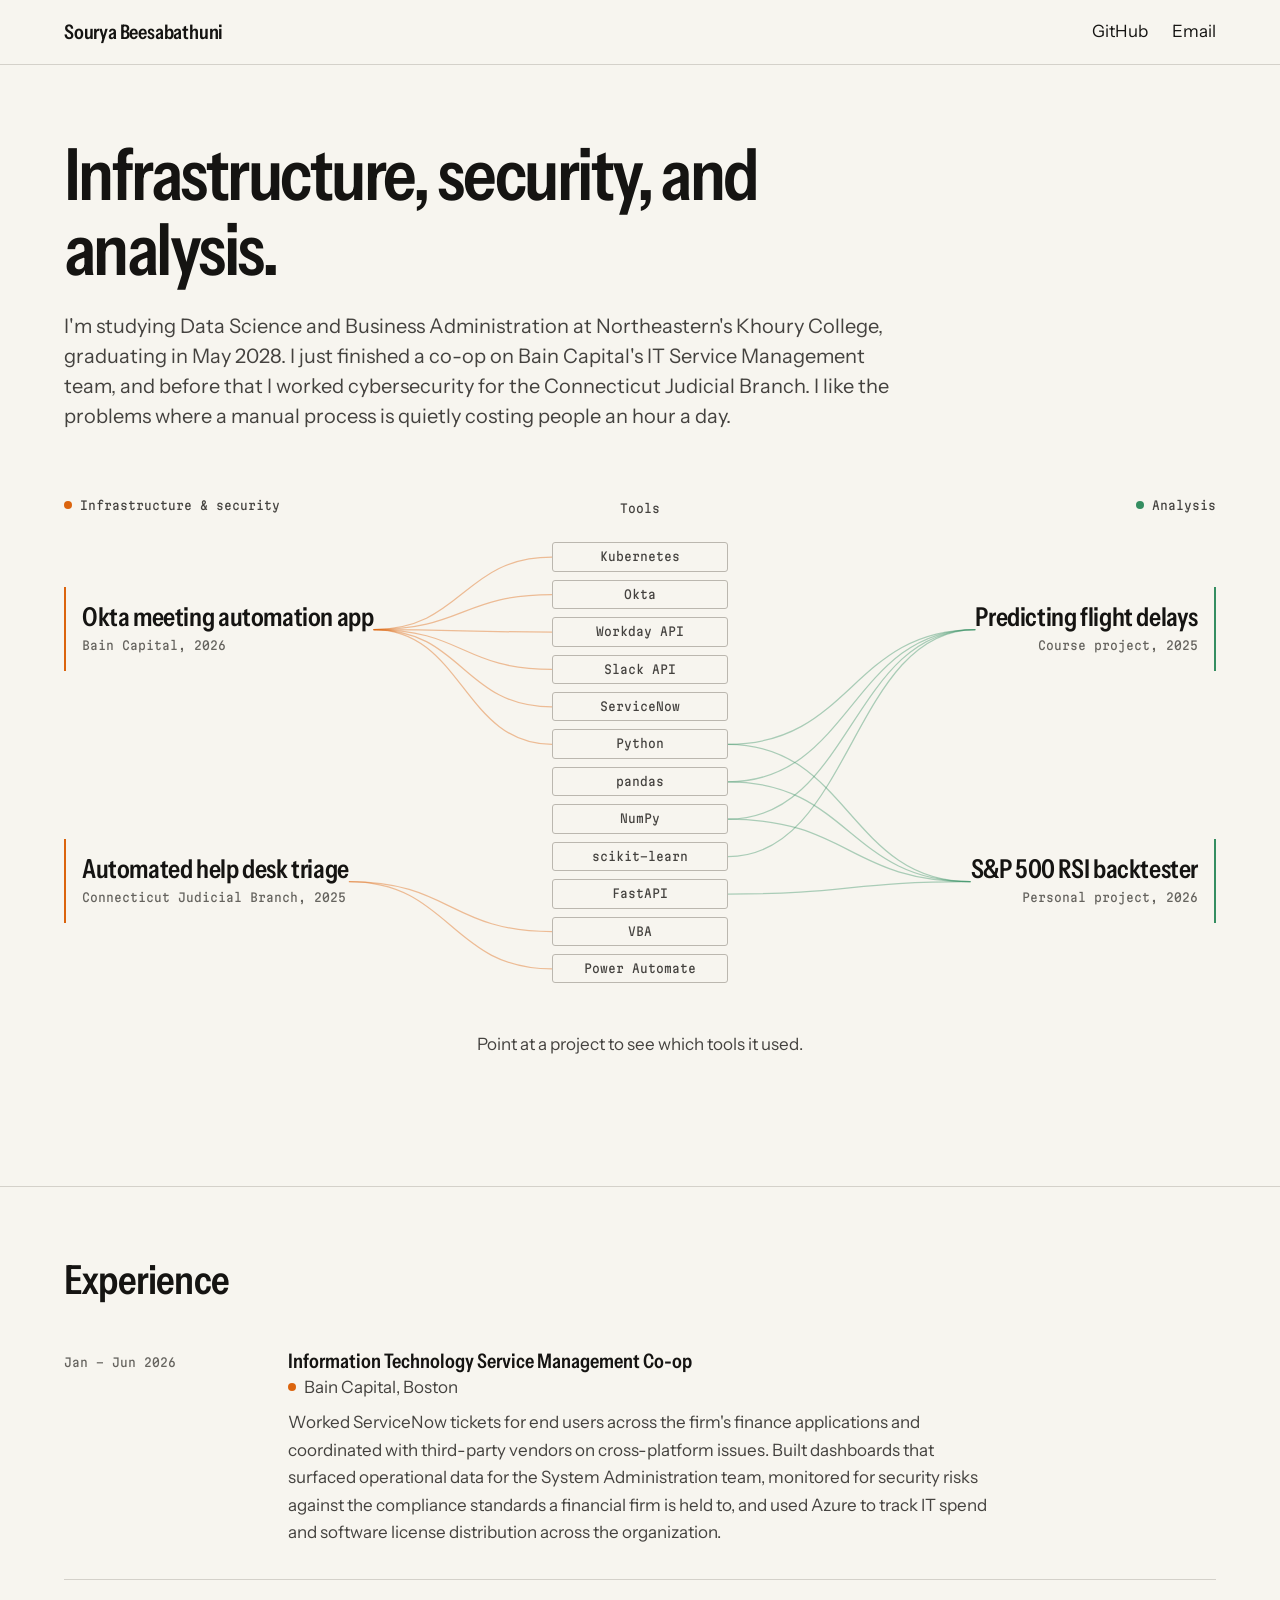
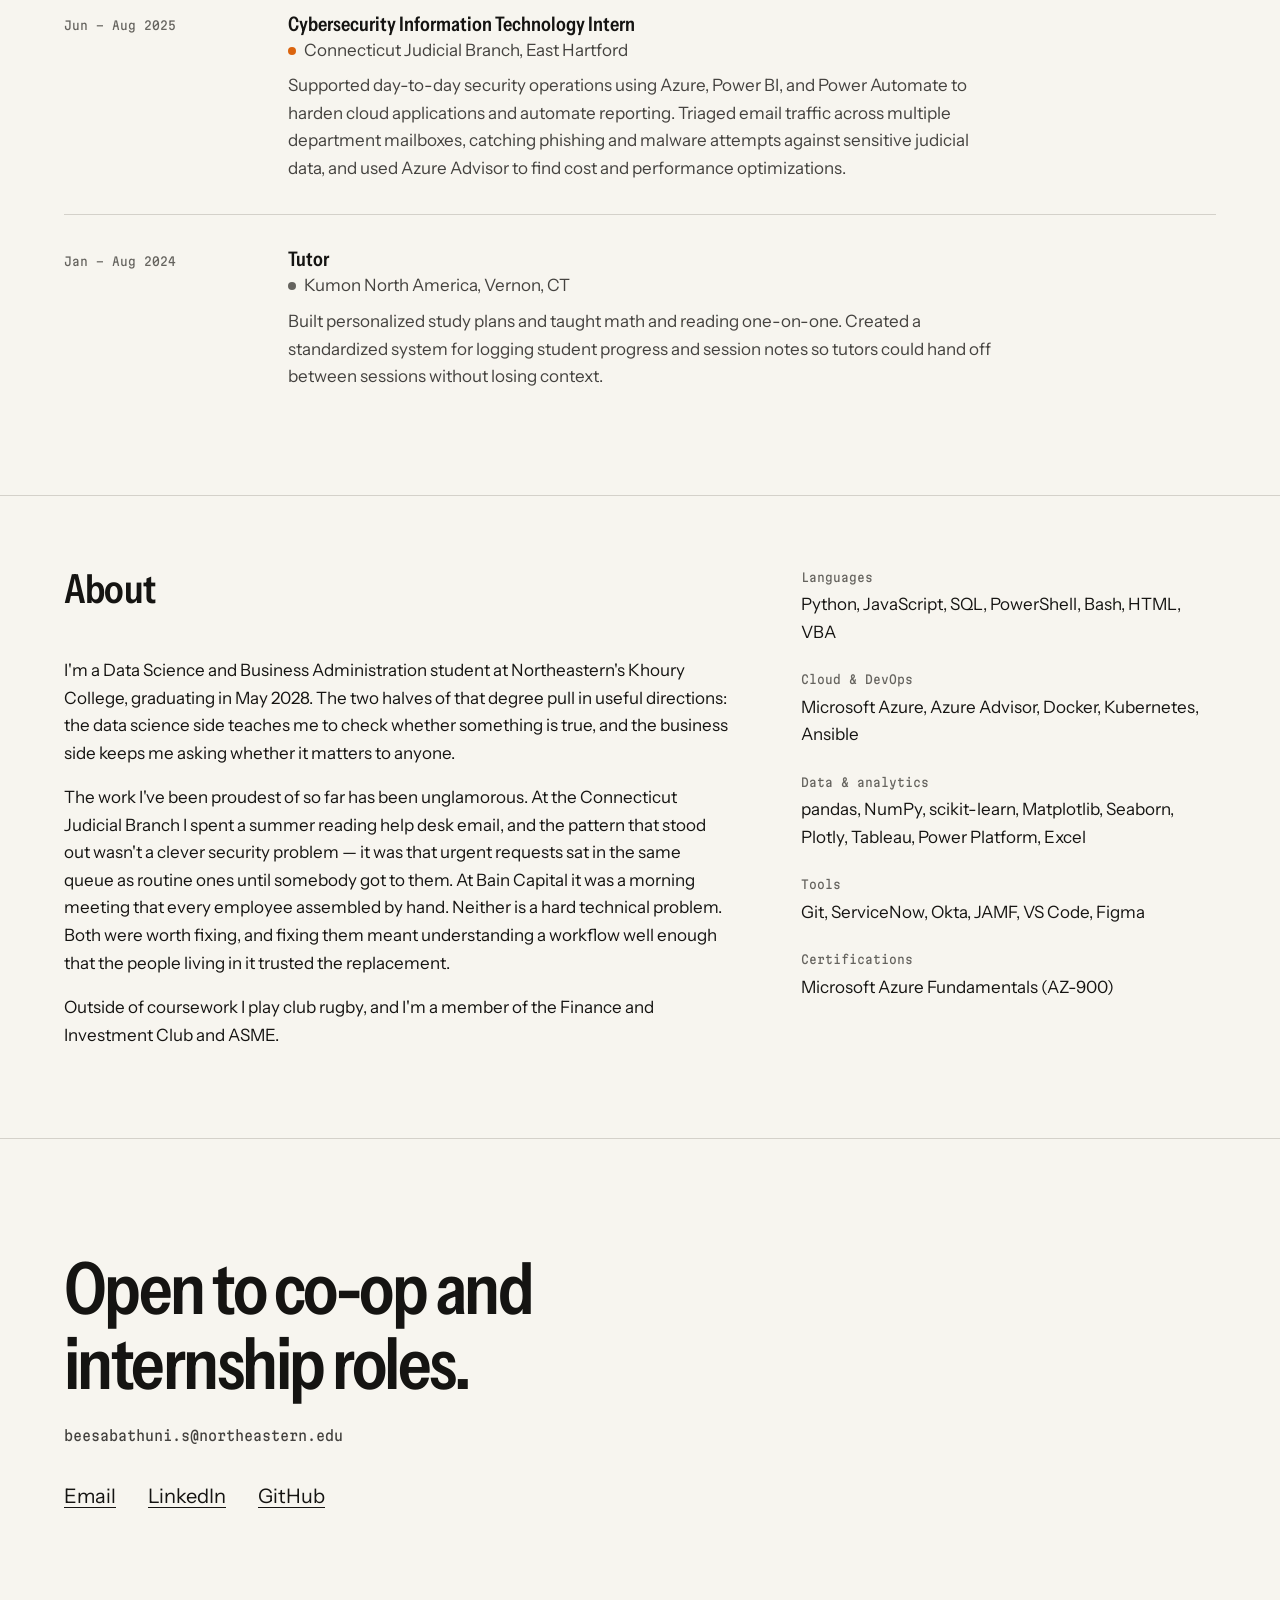
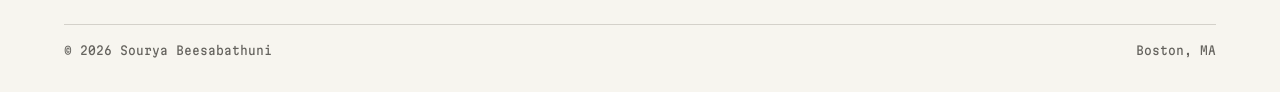
==== commit bcf6c495: "Rebuild site around an infrastructure/analysis work map Replace the generic card layout with a two-l" ====
--- a/index.html
+++ b/index.html
@@ -5,208 +5,230 @@
   <meta name="viewport" content="width=device-width, initial-scale=1.0">
   <title>Sourya Beesabathuni | Data Science &amp; Business</title>
   <meta name="description" content="Portfolio of Sourya Beesabathuni, Data Science and Business Administration student at Northeastern University and former IT Service Management co-op at Bain Capital.">
+  <link rel="canonical" href="https://souryavb.github.io/">
+  <meta property="og:type" content="website">
+  <meta property="og:url" content="https://souryavb.github.io/">
+  <meta property="og:title" content="Sourya Beesabathuni">
+  <meta property="og:description" content="Data Science and Business student at Northeastern. Infrastructure and security work at Bain Capital and the Connecticut Judicial Branch; analysis projects in Python.">
+  <meta name="twitter:card" content="summary">
+  <meta name="theme-color" content="#f8f5ef">
   <link rel="preconnect" href="https://fonts.googleapis.com">
   <link rel="preconnect" href="https://fonts.gstatic.com" crossorigin>
-  <link href="https://fonts.googleapis.com/css2?family=Archivo:wght@400;600;700;800&display=swap" rel="stylesheet">
+  <link href="https://fonts.googleapis.com/css2?family=Instrument+Sans:wdth,wght@75..100,400..700&family=Martian+Mono:wdth,wght@75..112.5,400..500&display=swap" rel="stylesheet">
+  <link rel="stylesheet" href="css/tokens.css">
   <link rel="stylesheet" href="css/style.css">
+  <script type="application/ld+json">
+  {
+    "@context": "https://schema.org",
+    "@type": "Person",
+    "name": "Sourya Beesabathuni",
+    "url": "https://souryavb.github.io/",
+    "email": "mailto:beesabathuni.s@northeastern.edu",
+    "affiliation": { "@type": "CollegeOrUniversity", "name": "Northeastern University" },
+    "knowsAbout": ["Data science", "Python", "Microsoft Azure", "IT service management", "Cybersecurity"],
+    "sameAs": ["https://www.linkedin.com/in/souryavb", "https://github.com/souryavb"]
+  }
+  </script>
 </head>
 <body>
-
-  <nav class="nav">
-    <div class="container">
-      <ul class="nav-links">
-        <li><a href="index.html" aria-current="page">Home</a></li>
-        <li><a href="#projects">Projects</a></li>
-        <li><a href="#experience">Experience</a></li>
-        <li><a href="#about">About</a></li>
-      </ul>
-      <a class="brand" href="index.html">Sourya Beesabathuni</a>
-      <div class="nav-icons">
-        <a href="https://www.linkedin.com/in/souryavb" target="_blank" rel="noopener" aria-label="LinkedIn">
-          <svg viewBox="0 0 24 24" fill="currentColor" aria-hidden="true"><path d="M20.45 20.45h-3.56v-5.57c0-1.33-.02-3.04-1.85-3.04-1.85 0-2.14 1.45-2.14 2.94v5.67H9.35V9h3.41v1.56h.05c.48-.9 1.64-1.85 3.37-1.85 3.6 0 4.27 2.37 4.27 5.46v6.28zM5.34 7.43a2.06 2.06 0 1 1 0-4.13 2.06 2.06 0 0 1 0 4.13zM7.12 20.45H3.56V9h3.56v11.45z"/></svg>
-        </a>
-        <a href="https://github.com/souryavb" target="_blank" rel="noopener" aria-label="GitHub">
-          <svg viewBox="0 0 24 24" fill="currentColor" aria-hidden="true"><path d="M12 .5a11.5 11.5 0 0 0-3.64 22.41c.58.11.79-.25.79-.55v-2.1c-3.2.7-3.88-1.37-3.88-1.37-.53-1.34-1.29-1.7-1.29-1.7-1.05-.72.08-.7.08-.7 1.16.08 1.77 1.19 1.77 1.19 1.03 1.77 2.7 1.26 3.36.96.1-.75.4-1.26.73-1.55-2.55-.29-5.23-1.28-5.23-5.7 0-1.26.45-2.29 1.19-3.1-.12-.29-.52-1.46.11-3.05 0 0 .97-.31 3.18 1.18a11 11 0 0 1 5.8 0c2.2-1.49 3.17-1.18 3.17-1.18.63 1.59.23 2.76.12 3.05.74.81 1.18 1.84 1.18 3.1 0 4.43-2.69 5.4-5.25 5.69.41.36.78 1.06.78 2.14v3.17c0 .3.2.67.8.55A11.5 11.5 0 0 0 12 .5z"/></svg>
-        </a>
-        <a href="mailto:beesabathuni.s@northeastern.edu" aria-label="Email">
-          <svg viewBox="0 0 24 24" fill="none" stroke="currentColor" stroke-width="2" aria-hidden="true"><rect x="3" y="5" width="18" height="14" rx="2"/><path d="m3 7 9 6 9-6"/></svg>
-        </a>
-      </div>
+  <a class="skip" href="#main">Skip to content</a>
+
+  <header class="top">
+    <div class="wrap">
+      <a class="wordmark" href="index.html" aria-current="page">Sourya Beesabathuni</a>
+      <nav class="top-links" aria-label="Contact">
+        <a class="top-links__extra" href="https://github.com/souryavb" target="_blank" rel="noopener">GitHub</a>
+        <a href="mailto:beesabathuni.s@northeastern.edu">Email</a>
+      </nav>
     </div>
-  </nav>
-
-  <header class="hero">
-    <div class="container">
-      <!-- To use a headshot instead of the chart, replace this <div class="render"> block with:
-           <img class="hero-photo" src="assets/img/headshot.jpg" alt="Sourya Beesabathuni"> -->
-      <div class="render"><img src="assets/img/regression.svg" alt="Scatter plot of flight departure delays against scheduled hour with a fitted regression line"></div>
-      <div class="hero-text">
-        <h1>I'm Sourya Beesabathuni, a data science &amp; business student.</h1>
-        <p>
-          I'm at Northeastern's Khoury College studying Data Science and Business Administration,
+  </header>
+
+  <main id="main">
+    <section class="intro">
+      <div class="wrap">
+        <h1>Infrastructure, security, and analysis.</h1>
+        <p class="lede">
+          I'm studying Data Science and Business Administration at Northeastern's Khoury College,
           graduating in May 2028. I just finished a co-op on Bain Capital's IT Service Management
           team, and before that I worked cybersecurity for the Connecticut Judicial Branch. I like
           the problems where a manual process is quietly costing people an hour a day.
         </p>
-        <div class="pill-stack">
-          <a class="pill" href="#projects">Projects</a>
-          <a class="pill ghost" href="https://www.linkedin.com/in/souryavb" target="_blank" rel="noopener">LinkedIn</a>
-          <a class="pill ghost" href="mailto:beesabathuni.s@northeastern.edu">Email me</a>
+      </div>
+    </section>
+
+    <!-- The work map. Without JS (or on narrow screens) this is two plain lists of
+         projects. main.js measures the layout on wide screens and draws a line from
+         each project to the tools it used. To add a project: add an <li> to a lane,
+         list its tool ids in data-tools, and make sure each id exists in .tools. -->
+    <section class="map" id="projects" aria-labelledby="projects-h">
+      <div class="wrap">
+        <h2 class="sr-only" id="projects-h">Projects</h2>
+        <div class="map__grid">
+          <div class="lane lane--infra">
+            <h3 class="lane__head"><span class="dot infra" aria-hidden="true"></span>Infrastructure &amp; security</h3>
+            <ul class="lane__nodes">
+              <li>
+                <a class="node" href="projects/okta-meeting-app.html" data-lane="infra" data-tools="kubernetes okta workday slack servicenow python">
+                  <span class="node__title">Okta meeting automation app</span>
+                  <span class="node__meta mono">Bain Capital, 2026</span>
+                  <span class="node__summary">An internal app on Kubernetes that pulls schedules from Workday, syncs ticket state from ServiceNow, and posts the morning meeting to Slack. Rolled out firmwide.</span>
+                  <span class="node__tools mono">Python, Kubernetes, Okta, Workday API, Slack API, ServiceNow</span>
+                </a>
+              </li>
+              <li>
+                <a class="node" href="projects/helpdesk-triage.html" data-lane="infra" data-tools="vba powerautomate">
+                  <span class="node__title">Automated help desk triage</span>
+                  <span class="node__meta mono">Connecticut Judicial Branch, 2025</span>
+                  <span class="node__summary">A VBA and Power Automate workflow that flags and routes help desk email by keyword and sender, so urgent security requests stop waiting behind routine ones.</span>
+                  <span class="node__tools mono">VBA, Power Automate, Outlook</span>
+                </a>
+              </li>
+            </ul>
+          </div>
+
+          <ul class="tools mono" aria-hidden="true">
+            <li class="lane__head">Tools</li>
+            <li><span class="tool" data-tool="kubernetes">Kubernetes</span></li>
+            <li><span class="tool" data-tool="okta">Okta</span></li>
+            <li><span class="tool" data-tool="workday">Workday API</span></li>
+            <li><span class="tool" data-tool="slack">Slack API</span></li>
+            <li><span class="tool" data-tool="servicenow">ServiceNow</span></li>
+            <li><span class="tool" data-tool="python">Python</span></li>
+            <li><span class="tool" data-tool="pandas">pandas</span></li>
+            <li><span class="tool" data-tool="numpy">NumPy</span></li>
+            <li><span class="tool" data-tool="sklearn">scikit-learn</span></li>
+            <li><span class="tool" data-tool="fastapi">FastAPI</span></li>
+            <li><span class="tool" data-tool="vba">VBA</span></li>
+            <li><span class="tool" data-tool="powerautomate">Power Automate</span></li>
+          </ul>
+
+          <div class="lane lane--analysis">
+            <h3 class="lane__head"><span class="dot analysis" aria-hidden="true"></span>Analysis</h3>
+            <ul class="lane__nodes">
+              <li>
+                <a class="node" href="projects/flight-delay-prediction.html" data-lane="analysis" data-tools="python numpy pandas sklearn">
+                  <span class="node__title">Predicting flight delays</span>
+                  <span class="node__meta mono">Course project, 2025</span>
+                  <span class="node__summary">An end-to-end ML pipeline for departure delays at five major U.S. airports, with linear regression implemented from scratch in NumPy and the model's own limits diagnosed honestly.</span>
+                  <span class="node__tools mono">Python, NumPy, pandas, scikit-learn, Seaborn</span>
+                </a>
+              </li>
+              <li>
+                <a class="node" href="projects/sp500-rsi-trader.html" data-lane="analysis" data-tools="python pandas numpy fastapi">
+                  <span class="node__title">S&amp;P 500 RSI backtester</span>
+                  <span class="node__meta mono">Personal project, 2026</span>
+                  <span class="node__summary">A backtesting engine that trades RSI extremes on the S&amp;P 500 and scores the result against buy-and-hold, served through a FastAPI dashboard.</span>
+                  <span class="node__tools mono">Python, pandas, NumPy, FastAPI, yfinance</span>
+                </a>
+              </li>
+            </ul>
+          </div>
         </div>
-      </div>
-    </div>
-  </header>
-
-  <section class="section" id="projects">
-    <div class="container">
-      <h2>Projects</h2>
-      <div class="tiles">
-        <!-- To add a project: copy an <article class="tile"> block and point it at a new page
-             in /projects. Start from projects/_template.html. -->
-        <article class="tile">
-          <a href="projects/okta-meeting-app.html"><div class="render"><img src="assets/img/workflow.svg" alt="Diagram of the meeting app pulling from Workday and ServiceNow and posting to Slack"></div></a>
-          <h3><a href="projects/okta-meeting-app.html">Okta Meeting Automation App.</a></h3>
-          <div class="where">Bain Capital, 2026</div>
-          <p>An internal app on Kubernetes that pulls schedules from Workday, syncs ticket state from
-            ServiceNow, and posts the morning meeting to Slack. Rolled out firmwide.</p>
-          <ul class="tags">
-            <li>Python</li><li>Kubernetes</li><li>Okta</li><li>Slack API</li><li>Workday API</li>
-          </ul>
-          <a class="pill" href="projects/okta-meeting-app.html">Learn more</a>
-        </article>
-
-        <article class="tile">
-          <a href="projects/flight-delay-prediction.html"><div class="render"><img src="assets/img/regression.svg" alt="Regression scatter plot of departure delay against scheduled hour"></div></a>
-          <h3><a href="projects/flight-delay-prediction.html">Predicting Flight Delays.</a></h3>
-          <div class="where">Course project, 2025</div>
-          <p>An end-to-end ML pipeline for departure delays at five major U.S. airports, with linear
-            regression implemented from scratch in NumPy and the model's own limits diagnosed honestly.</p>
-          <ul class="tags">
-            <li>Python</li><li>NumPy</li><li>pandas</li><li>scikit-learn</li><li>Seaborn</li>
-          </ul>
-          <a class="pill" href="projects/flight-delay-prediction.html">Learn more</a>
-        </article>
-
-        <article class="tile">
-          <a href="projects/helpdesk-triage.html"><div class="render"><img src="assets/img/triage.svg" alt="Diagram of an inbox sorted into a priority folder and a standard queue"></div></a>
-          <h3><a href="projects/helpdesk-triage.html">Automated Help Desk Triage.</a></h3>
-          <div class="where">Connecticut Judicial Branch, 2025</div>
-          <p>A VBA and Power Automate workflow that flags and routes help desk email by keyword and
-            sender, so urgent security requests stop waiting behind routine ones.</p>
-          <ul class="tags">
-            <li>VBA</li><li>Power Automate</li><li>Outlook</li>
-          </ul>
-          <a class="pill" href="projects/helpdesk-triage.html">Learn more</a>
-        </article>
-
-        <article class="tile">
-          <a href="projects/sp500-rsi-trader.html"><div class="render"><img src="assets/img/equity-curve.svg" alt="Price chart with an RSI oscillator marking oversold entries and overbought exits"></div></a>
-          <h3><a href="projects/sp500-rsi-trader.html">S&amp;P 500 RSI Backtester.</a></h3>
-          <div class="where">Personal project, 2026</div>
-          <p>A backtesting engine that trades RSI extremes on the S&amp;P 500 and scores the result
-            against buy-and-hold, served through a FastAPI dashboard.</p>
-          <ul class="tags">
-            <li>Python</li><li>pandas</li><li>NumPy</li><li>FastAPI</li><li>yfinance</li>
-          </ul>
-          <a class="pill" href="projects/sp500-rsi-trader.html">Learn more</a>
-        </article>
-      </div>
-    </div>
-  </section>
-
-  <section class="section" id="experience">
-    <div class="container">
-      <h2>Experience</h2>
-      <ul class="timeline">
-        <li>
-          <div class="role">Information Technology Service Management Co-op</div>
-          <div class="where">Bain Capital · Boston, MA · January – June 2026</div>
+        <p class="map__readout" aria-hidden="true" data-default="Point at a project to see which tools it used.">Point at a project to see which tools it used.</p>
+      </div>
+      <svg class="map__wires" aria-hidden="true" focusable="false"></svg>
+    </section>
+
+    <section class="section" id="experience">
+      <div class="wrap">
+        <h2>Experience</h2>
+        <ol class="ledger">
+          <li>
+            <span class="when mono">Jan – Jun 2026</span>
+            <div>
+              <div class="role">Information Technology Service Management Co-op</div>
+              <div class="org"><span class="dot infra" aria-hidden="true"></span>Bain Capital, Boston</div>
+              <p>
+                Worked ServiceNow tickets for end users across the firm's finance applications and
+                coordinated with third-party vendors on cross-platform issues. Built dashboards that
+                surfaced operational data for the System Administration team, monitored for security
+                risks against the compliance standards a financial firm is held to, and used Azure to
+                track IT spend and software license distribution across the organization.
+              </p>
+            </div>
+          </li>
+          <li>
+            <span class="when mono">Jun – Aug 2025</span>
+            <div>
+              <div class="role">Cybersecurity Information Technology Intern</div>
+              <div class="org"><span class="dot infra" aria-hidden="true"></span>Connecticut Judicial Branch, East Hartford</div>
+              <p>
+                Supported day-to-day security operations using Azure, Power BI, and Power Automate to
+                harden cloud applications and automate reporting. Triaged email traffic across multiple
+                department mailboxes, catching phishing and malware attempts against sensitive judicial
+                data, and used Azure Advisor to find cost and performance optimizations.
+              </p>
+            </div>
+          </li>
+          <li>
+            <span class="when mono">Jan – Aug 2024</span>
+            <div>
+              <div class="role">Tutor</div>
+              <div class="org"><span class="dot" aria-hidden="true"></span>Kumon North America, Vernon, CT</div>
+              <p>
+                Built personalized study plans and taught math and reading one-on-one. Created a
+                standardized system for logging student progress and session notes so tutors could hand
+                off between sessions without losing context.
+              </p>
+            </div>
+          </li>
+        </ol>
+      </div>
+    </section>
+
+    <section class="section" id="about">
+      <div class="wrap about">
+        <div class="prose">
+          <h2>About</h2>
           <p>
-            Worked ServiceNow tickets for end users across the firm's finance applications and
-            coordinated with third-party vendors on cross-platform issues. Built dashboards that
-            surfaced operational data for the System Administration team, monitored for security
-            risks against the compliance standards a financial firm is held to, and used Azure to
-            track IT spend and software license distribution across the organization.
+            I'm a Data Science and Business Administration student at Northeastern's Khoury College,
+            graduating in May 2028. The two halves of that degree pull in useful directions: the data
+            science side teaches me to check whether something is true, and the business side keeps me
+            asking whether it matters to anyone.
           </p>
-        </li>
-        <li>
-          <div class="role">Cybersecurity Information Technology Intern</div>
-          <div class="where">Connecticut Judicial Branch · East Hartford, CT · June – August 2025</div>
           <p>
-            Supported day-to-day security operations using Azure, Power BI, and Power Automate to
-            harden cloud applications and automate reporting. Triaged email traffic across multiple
-            department mailboxes, catching phishing and malware attempts against sensitive judicial
-            data, and used Azure Advisor to find cost and performance optimizations.
+            The work I've been proudest of so far has been unglamorous. At the Connecticut Judicial
+            Branch I spent a summer reading help desk email, and the pattern that stood out wasn't a
+            clever security problem — it was that urgent requests sat in the same queue as routine ones
+            until somebody got to them. At Bain Capital it was a morning meeting that every employee
+            assembled by hand. Neither is a hard technical problem. Both were worth fixing, and fixing
+            them meant understanding a workflow well enough that the people living in it trusted the
+            replacement.
           </p>
-        </li>
-        <li>
-          <div class="role">Tutor</div>
-          <div class="where">Kumon North America · Vernon, CT · January – August 2024</div>
           <p>
-            Built personalized study plans and taught math and reading one-on-one. Created a
-            standardized system for logging student progress and session notes so tutors could hand
-            off between sessions without losing context.
+            Outside of coursework I play club rugby, and I'm a member of the Finance and Investment
+            Club and ASME.
           </p>
-        </li>
+        </div>
+        <dl class="skills">
+          <dt class="mono">Languages</dt>
+          <dd>Python, JavaScript, SQL, PowerShell, Bash, HTML, VBA</dd>
+          <dt class="mono">Cloud &amp; DevOps</dt>
+          <dd>Microsoft Azure, Azure Advisor, Docker, Kubernetes, Ansible</dd>
+          <dt class="mono">Data &amp; analytics</dt>
+          <dd>pandas, NumPy, scikit-learn, Matplotlib, Seaborn, Plotly, Tableau, Power Platform, Excel</dd>
+          <dt class="mono">Tools</dt>
+          <dd>Git, ServiceNow, Okta, JAMF, VS Code, Figma</dd>
+          <dt class="mono">Certifications</dt>
+          <dd>Microsoft Azure Fundamentals (AZ-900)</dd>
+        </dl>
+      </div>
+    </section>
+  </main>
+
+  <footer class="close" id="contact">
+    <div class="wrap">
+      <p class="close__line">Open to co-op and internship roles.</p>
+      <p class="close__address mono">beesabathuni.s@northeastern.edu</p>
+      <ul class="close__links">
+        <li><a href="mailto:beesabathuni.s@northeastern.edu">Email</a></li>
+        <li><a href="https://www.linkedin.com/in/souryavb" target="_blank" rel="noopener">LinkedIn</a></li>
+        <li><a href="https://github.com/souryavb" target="_blank" rel="noopener">GitHub</a></li>
       </ul>
-    </div>
-  </section>
-
-  <section class="section" id="about">
-    <div class="container about">
-      <div>
-        <h2>About me</h2>
-        <p>
-          I'm a Data Science and Business Administration student at Northeastern's Khoury College,
-          graduating in May 2028. The two halves of that degree pull in useful directions: the data
-          science side teaches me to check whether something is true, and the business side keeps me
-          asking whether it matters to anyone.
-        </p>
-        <p>
-          The work I've been proudest of so far has been unglamorous. At the Connecticut Judicial
-          Branch I spent a summer reading help desk email, and the pattern that stood out wasn't a
-          clever security problem — it was that urgent requests sat in the same queue as routine ones
-          until somebody got to them. At Bain Capital it was a morning meeting that every employee
-          assembled by hand. Neither is a hard technical problem. Both were worth fixing, and fixing
-          them meant understanding a workflow well enough that the people living in it trusted the
-          replacement.
-        </p>
-        <p>
-          Outside of coursework I play club rugby, and I'm a member of the Finance and Investment
-          Club and ASME.
-        </p>
-      </div>
-      <dl class="skills">
-        <dt>Languages</dt>
-        <dd>Python, JavaScript, SQL, PowerShell, Bash, HTML, VBA</dd>
-        <dt>Cloud &amp; DevOps</dt>
-        <dd>Microsoft Azure, Azure Advisor, Docker, Kubernetes, Ansible</dd>
-        <dt>Data &amp; analytics</dt>
-        <dd>pandas, NumPy, scikit-learn, Matplotlib, Seaborn, Plotly, Tableau, Power Platform, Excel</dd>
-        <dt>Tools</dt>
-        <dd>Git, ServiceNow, Okta, JAMF, VS Code, Figma</dd>
-        <dt>Certifications</dt>
-        <dd>Microsoft Azure Fundamentals (AZ-900)</dd>
-      </dl>
-    </div>
-  </section>
-
-  <section class="section contact" id="contact">
-    <div class="container">
-      <h2>Contact me</h2>
-      <p class="secondary">I'm open to co-op and internship opportunities.</p>
-      <div class="pill-stack">
-        <a class="pill" href="mailto:beesabathuni.s@northeastern.edu">Email me</a>
-        <a class="pill ghost" href="https://www.linkedin.com/in/souryavb" target="_blank" rel="noopener">LinkedIn</a>
-        <a class="pill ghost" href="https://github.com/souryavb" target="_blank" rel="noopener">GitHub</a>
-      </div>
-    </div>
-  </section>
-
-  <footer>
-    <div class="container">
-      <span>© <span id="year"></span> Sourya Beesabathuni</span>
-      <span>Boston, MA</span>
+      <div class="colophon mono">
+        <span>© <span id="year">2026</span> Sourya Beesabathuni</span>
+        <span>Boston, MA</span>
+      </div>
     </div>
   </footer>
 
--- a/css/tokens.css
+++ b/css/tokens.css
@@ -0,0 +1,76 @@
+/* Hallmark · design tokens · theme: custom (vibe: "drafting paper, safety orange, plotter green")
+ * axes: light / grotesk-sans / warm + chromatic-green
+ *
+ * Every colour and font in style.css references these. The SVGs in assets/img
+ * are loaded as <img>, so they can't read custom properties; they carry the
+ * hex equivalents noted beside each token.
+ *
+ * Contrast ratios are against --color-paper.
+ */
+:root {
+  /* Surfaces */
+  --color-paper:        oklch(97% 0.008 85);    /* #f8f5ef */
+  --color-paper-2:      oklch(93.5% 0.011 85);  /* #ede9e1  table bands, pressed controls */
+
+  /* Ink */
+  --color-ink:          oklch(19% 0.004 85);    /* #151412  16.9:1 */
+  --color-ink-2:        oklch(38% 0.006 85);    /* #44423f   9.2:1 */
+  --color-muted:        oklch(50% 0.008 85);    /* #65635e   5.5:1  smallest text allowed */
+  --color-rule:         oklch(86% 0.010 85);    /* #d4d1ca   1.4:1  decorative hairlines only */
+  --color-rule-strong:  oklch(78% 0.012 85);    /* #bcb8b0          control borders */
+
+  /* Lanes. The plain values are for marks (dots, lines, rules) and fail as
+   * text; the -ink values are the text-safe versions. Orange always means
+   * infrastructure & security work, green always means analysis work. */
+  --color-infra:        oklch(64% 0.17 48);     /* #db640e   3.3:1  marks only */
+  --color-infra-ink:    oklch(52% 0.15 42);     /* #ac430e   5.4:1 */
+  --color-analysis:     oklch(58% 0.11 158);    /* #358e61   3.7:1  marks only */
+  --color-analysis-ink: oklch(47% 0.10 158);    /* #186b45   5.9:1 */
+
+  --color-focus:        var(--color-infra-ink); /* 5.4:1, above the 3:1 ring minimum */
+
+  /* Type. One variable sans flexed by width for display vs. body, plus a mono
+   * for anything that is data: dates, tools, figures, labels. */
+  --font-sans: "Instrument Sans", system-ui, -apple-system, "Segoe UI", sans-serif;
+  --font-mono: "Martian Mono", ui-monospace, SFMono-Regular, Menlo, monospace;
+  --stretch-display: 82%;
+  --stretch-body: 100%;
+  --stretch-mono: 87.5%;
+
+  --text-2xs: 0.6875rem;
+  --text-xs:  0.75rem;
+  --text-sm:  0.875rem;
+  --text-md:  1.0625rem;
+  --text-lg:  1.25rem;
+  --text-xl:  1.625rem;
+  --text-2xl: clamp(1.75rem, 1.35rem + 1.6vw, 2.5rem);
+  --text-display: clamp(2.5rem, 1.5rem + 4vw, 4.5rem);
+
+  --leading-tight: 1.04;
+  --leading-body: 1.62;
+  --measure: 64ch;
+  --max: 76rem;
+
+  /* Space, 4-point scale */
+  --space-3xs: 0.25rem;
+  --space-2xs: 0.5rem;
+  --space-xs:  0.75rem;
+  --space-sm:  1rem;
+  --space-md:  1.5rem;
+  --space-lg:  2rem;
+  --space-xl:  3rem;
+  --space-2xl: 4.5rem;
+  --space-3xl: 7rem;
+
+  /* Lines and corners. One radius, controls only. */
+  --rule-hair: 1px;
+  --rule-mark: 2px;
+  --radius-control: 3px;
+
+  /* Motion */
+  --ease-out:    cubic-bezier(0.16, 1, 0.3, 1);
+  --ease-in:     cubic-bezier(0.7, 0, 0.84, 0);
+  --ease-in-out: cubic-bezier(0.65, 0, 0.35, 1);
+  --dur-short: 150ms;
+  --dur-draw:  600ms;
+}
--- a/css/style.css
+++ b/css/style.css
@@ -1,247 +1,399 @@
-/* ---------- Tokens ---------- */
-:root {
-  --paper: #ffffff;
-  --ink: #0b0c0e;
-  --graphite: #5a5f66;
-  --hairline: #e6e7e9;
-  --accent: #1b3a4b;
-  --fog: #f3f4f6;
-  --mint: #2f7d64;
-  --rust: #9c4a3c;
-
-  --font: "Archivo", system-ui, -apple-system, "Segoe UI", Roboto, sans-serif;
-  --mono: ui-monospace, SFMono-Regular, Menlo, Consolas, monospace;
-  --max: 1160px;
-  --measure: 680px;
-  --r-lg: 36px;
-  --r-md: 20px;
-}
+/* Hallmark · genre: editorial · macrostructure: Map / Diagram (home) + Long Document (projects)
+ * tone: technical, austere · anchor hues: 48 (infra) + 158 (analysis)
+ * nav: N9 Edge-aligned minimal · footer: Ft5 Statement · enrichment: E5 hand-built SVG map
+ * design-system: design.md · designed-as-app
+ *
+ * Load tokens.css before this file; every colour and font here references it.
+ */
 
 /* ---------- Base ---------- */
 *, *::before, *::after { box-sizing: border-box; }
-html { scroll-behavior: smooth; }
+html, body { overflow-x: clip; }
+html { -webkit-text-size-adjust: 100%; }
 body {
   margin: 0;
-  background: var(--paper);
-  color: var(--ink);
-  font-family: var(--font);
-  font-size: 17px;
-  line-height: 1.6;
+  background: var(--color-paper);
+  color: var(--color-ink);
+  font-family: var(--font-sans);
+  font-stretch: var(--stretch-body);
+  font-size: var(--text-md);
+  line-height: var(--leading-body);
   -webkit-font-smoothing: antialiased;
 }
-img, video, svg { display: block; max-width: 100%; }
-a { color: inherit; text-underline-offset: 3px; }
+img, svg { display: block; max-width: 100%; }
+a { color: inherit; text-decoration-thickness: var(--rule-hair); text-underline-offset: 0.2em; }
+a:hover { text-decoration-thickness: var(--rule-mark); }
 p { margin: 0 0 1em; }
-h1, h2, h3 { margin: 0; font-weight: 800; letter-spacing: -0.02em; line-height: 1.08; }
-h1 { font-size: clamp(2.4rem, 5vw, 3.6rem); }
-h2 { font-size: clamp(1.8rem, 3.4vw, 2.5rem); margin-bottom: 28px; }
-h3 { font-size: 1.6rem; }
-:focus-visible { outline: 2px solid var(--accent); outline-offset: 3px; border-radius: 4px; }
-
-.container { max-width: var(--max); margin: 0 auto; padding: 0 32px; }
-.secondary { color: var(--graphite); }
-
-/* ---------- Nav ---------- */
-.nav {
-  position: sticky; top: 0; z-index: 50;
-  background: rgba(255, 255, 255, 0.94);
-  backdrop-filter: blur(8px);
-}
-.nav .container {
-  display: grid; grid-template-columns: 1fr auto 1fr; align-items: center; height: 68px;
-}
-.nav-links { display: flex; gap: 28px; list-style: none; margin: 0; padding: 0; font-size: .95rem; }
-.nav-links a { text-decoration: none; }
-.nav-links a:hover, .nav-links a[aria-current] { text-decoration: underline; }
-.brand { font-weight: 800; font-size: 1.05rem; text-decoration: none; letter-spacing: -0.01em; }
-.nav-icons { display: flex; justify-content: flex-end; gap: 20px; }
-.nav-icons svg { width: 20px; height: 20px; display: block; }
-
-/* ---------- Buttons ---------- */
-.pill {
-  display: inline-block;
-  min-width: 150px;
-  padding: 8px 22px;
-  border-radius: 999px;
-  background: var(--accent);
-  color: #fff;
-  font-size: .85rem; font-weight: 600; letter-spacing: .02em;
-  text-align: center; text-decoration: none;
-  transition: background .15s ease;
-}
-.pill:hover { background: var(--ink); }
-.pill.ghost { background: transparent; color: var(--ink); box-shadow: inset 0 0 0 1px var(--hairline); }
-.pill.ghost:hover { background: var(--fog); }
-.pill-stack { display: flex; flex-direction: column; align-items: center; gap: 10px; margin-top: 28px; }
-
-/* ---------- Hero ---------- */
-.hero .container {
-  display: grid; grid-template-columns: 1fr 1fr; gap: 64px; align-items: center;
-  padding-top: 48px; padding-bottom: 96px;
-}
-/* width:100% matters — justify-self:center makes this size to its content,
-   which overflows the column on narrow screens without it */
-.hero-text { text-align: center; width: 100%; max-width: 500px; justify-self: center; }
-.hero-text p { color: var(--graphite); margin-top: 22px; }
-.hero .render { aspect-ratio: 1 / 1; border-radius: var(--r-lg); }
-.hero-photo {
-  aspect-ratio: 1 / 1; width: 100%; object-fit: cover;
-  border-radius: var(--r-lg); background: var(--fog);
+ul { margin: 0 0 1em; }
+
+h1, h2, h3 {
+  margin: 0;
+  font-style: normal;
+  font-weight: 600;
+  font-stretch: var(--stretch-display);
+  line-height: var(--leading-tight);
+  letter-spacing: -0.02em;
+  overflow-wrap: anywhere;
+  min-width: 0;
+}
+h1 { font-size: var(--text-display); letter-spacing: -0.035em; }
+h2 { font-size: var(--text-2xl); }
+h3 { font-size: var(--text-xl); }
+
+:focus-visible {
+  outline: var(--rule-mark) solid var(--color-focus);
+  outline-offset: 3px;
+}
+
+.mono {
+  font-family: var(--font-mono);
+  font-stretch: var(--stretch-mono);
+  font-size: var(--text-xs);
+  letter-spacing: 0;
+}
+.wrap { max-width: var(--max); margin: 0 auto; padding: 0 var(--space-lg); }
+.sr-only {
+  position: absolute; width: 1px; height: 1px; padding: 0; margin: -1px;
+  overflow: hidden; clip: rect(0 0 0 0); white-space: nowrap; border: 0;
+}
+
+.skip {
+  position: absolute; left: var(--space-sm); top: var(--space-sm); z-index: 100;
+  padding: var(--space-2xs) var(--space-sm);
+  background: var(--color-ink); color: var(--color-paper);
+  border-radius: var(--radius-control);
+  transform: translateY(-200%);
+}
+.skip:focus { transform: none; }
+
+/* Lane dot: the only place orange and green appear as solid fills. */
+.dot {
+  display: inline-block; flex: none;
+  width: 0.5rem; height: 0.5rem; border-radius: 50%;
+  background: var(--color-muted);
+  vertical-align: 0.08em;
+}
+.dot.infra    { background: var(--color-infra); }
+.dot.analysis { background: var(--color-analysis); }
+
+/* ---------- Nav (N9) ---------- */
+.top { border-bottom: var(--rule-hair) solid var(--color-rule); }
+.top .wrap {
+  display: flex; align-items: center; justify-content: space-between; gap: var(--space-md);
+  min-height: 4rem;
+}
+.top a { text-decoration: none; white-space: nowrap; }
+.top a:hover { text-decoration: underline; }
+.wordmark { font-weight: 600; font-stretch: var(--stretch-display); font-size: var(--text-lg); letter-spacing: -0.01em; }
+.top-links { display: flex; gap: var(--space-md); }
+
+/* ---------- Home intro ---------- */
+.intro { padding: var(--space-2xl) 0 var(--space-xl); }
+.intro h1 { max-width: 18ch; }
+.intro .lede {
+  max-width: var(--measure);
+  margin-top: var(--space-md);
+  color: var(--color-ink-2);
+  font-size: var(--text-lg);
+  line-height: 1.5;
+}
+
+/* ---------- Work map ---------- */
+.map { position: relative; padding-bottom: var(--space-2xl); }
+.map__grid {
+  position: relative; z-index: 1;
+  display: grid;
+  grid-template-columns: minmax(0, 1fr);
+  gap: var(--space-xl);
+}
+.lane__head {
+  display: flex; align-items: center; gap: var(--space-2xs);
+  margin: 0 0 var(--space-sm);
+  font-family: var(--font-mono); font-stretch: var(--stretch-mono);
+  font-size: var(--text-xs); font-weight: 400; letter-spacing: 0;
+  color: var(--color-ink-2);
+}
+.lane__nodes { display: grid; gap: var(--space-sm); margin: 0; padding: 0; list-style: none; }
+
+.node {
+  display: block;
+  padding: var(--space-sm) 0 var(--space-sm) var(--space-sm);
+  border-left: var(--rule-mark) solid var(--color-rule-strong);
+  text-decoration: none;
+  transition: opacity var(--dur-short) var(--ease-out), border-color var(--dur-short) var(--ease-out);
+}
+.lane--infra .node    { border-left-color: var(--color-infra); }
+.lane--analysis .node { border-left-color: var(--color-analysis); }
+.node__title {
+  display: block;
+  font-size: var(--text-xl); font-weight: 600; font-stretch: var(--stretch-display);
+  line-height: 1.1; letter-spacing: -0.015em;
+}
+.node:hover .node__title, .node:focus-visible .node__title { text-decoration: underline; text-decoration-thickness: var(--rule-hair); text-underline-offset: 0.15em; }
+.node__meta { display: block; margin-top: var(--space-3xs); color: var(--color-muted); }
+.node__summary { display: block; margin-top: var(--space-2xs); color: var(--color-ink-2); max-width: 46ch; }
+.node__tools { display: block; margin-top: var(--space-2xs); color: var(--color-muted); }
+
+.tools { display: none; }
+.map__wires { display: none; }
+.map__readout { display: none; }
+
+/* Wired: JS has measured the layout and drawn the connectors. Only on wide screens. */
+@media (min-width: 60em) {
+  .map--wired .map__grid {
+    grid-template-columns: minmax(0, 1fr) minmax(0, 11rem) minmax(0, 1fr);
+    gap: var(--space-2xl);
+    align-items: stretch;
+  }
+  .map--wired .lane { display: flex; flex-direction: column; }
+  .map--wired .lane__nodes { flex: 1; align-content: space-around; gap: var(--space-xl); }
+  .map--wired .node { width: fit-content; max-width: 100%; }
+  .map--wired .lane--analysis .node { margin-left: auto; }
+  .map--wired .lane--analysis .lane__head { justify-content: flex-end; }
+  .map--wired .lane--analysis .node {
+    border-left: 0; border-right: var(--rule-mark) solid var(--color-analysis);
+    padding: var(--space-sm) var(--space-sm) var(--space-sm) 0;
+    text-align: right;
+  }
+  .map--wired .lane--analysis .node__summary { margin-left: auto; }
+  .map--wired .node__summary { position: absolute; width: 1px; height: 1px; overflow: hidden; clip: rect(0 0 0 0); white-space: nowrap; }
+  .map--wired .node__tools { display: none; }
+
+  .map--wired .tools {
+    display: flex; flex-direction: column; justify-content: center; gap: var(--space-2xs);
+    margin: 0; padding: 0; list-style: none;
+  }
+  .map--wired .tools .lane__head { justify-content: center; }
+  .tool {
+    display: block;
+    padding: var(--space-3xs) var(--space-2xs);
+    border: var(--rule-hair) solid var(--color-rule-strong);
+    border-radius: var(--radius-control);
+    background: var(--color-paper);
+    color: var(--color-ink-2);
+    text-align: center; white-space: nowrap;
+    transition: opacity var(--dur-short) var(--ease-out);
+  }
+
+  .map--wired .map__wires {
+    display: block;
+    position: absolute; inset: 0; z-index: 0;
+    width: 100%; height: 100%;
+    overflow: visible; pointer-events: none;
+  }
+  .wire {
+    fill: none; stroke-width: 1.25;
+    opacity: 0.4;
+    transition: opacity var(--dur-short) var(--ease-out);
+  }
+  .wire.infra    { stroke: var(--color-infra); }
+  .wire.analysis { stroke: var(--color-analysis); }
+
+  /* One-time reveal: wires fade in after layout. */
+  .map__wires { opacity: 0; transition: opacity var(--dur-draw) var(--ease-out); }
+  .map--drawn .map__wires { opacity: 1; }
+
+  /* Focus state: whatever the pointer or keyboard is on stays lit, the rest recedes. */
+  .map--active .node, .map--active .tool, .map--active .wire { opacity: 0.18; }
+  .map--active .is-lit { opacity: 1; }
+  .map--active .tool.is-lit { border-color: var(--color-ink); color: var(--color-ink); background: var(--color-paper-2); }
+
+  .map--wired .map__readout {
+    display: block;
+    min-height: calc(3 * var(--leading-body) * 1em);
+    max-width: var(--measure);
+    margin: var(--space-xl) auto 0;
+    text-align: center;
+    color: var(--color-ink-2);
+  }
 }
 
 /* ---------- Sections ---------- */
-.section { padding: 72px 0; scroll-margin-top: 40px; }
-.section + .section { border-top: 1px solid var(--hairline); }
-
-/* ---------- Project tiles ---------- */
-.tiles { display: grid; grid-template-columns: repeat(auto-fill, minmax(340px, 1fr)); gap: 56px 40px; }
-.tile { display: flex; flex-direction: column; }
-.tile img {
-  width: 100%; aspect-ratio: 4 / 3; object-fit: cover;
-  border-radius: var(--r-md); background: var(--fog);
-}
-.tile h3 { margin: 22px 0 8px; }
-.tile h3 a { text-decoration: none; }
-.tile .where { color: var(--graphite); font-size: .92rem; margin-bottom: 10px; }
-.tile p { max-width: 52ch; }
-.tile .pill { margin-top: auto; align-self: flex-start; }
-.tags { display: flex; flex-wrap: wrap; gap: 8px; margin: 0 0 20px; padding: 0; list-style: none; }
-.tags li {
-  font-size: .78rem; font-weight: 600; letter-spacing: .02em;
-  padding: 3px 11px; border-radius: 999px;
-  background: var(--fog); color: var(--graphite);
-}
-
-/* ---------- About ---------- */
-.about { display: grid; grid-template-columns: 1.4fr 1fr; gap: 64px; }
-.about p { max-width: 62ch; }
+.section { padding: var(--space-2xl) 0; border-top: var(--rule-hair) solid var(--color-rule); scroll-margin-top: var(--space-md); }
+.section > .wrap > h2 { margin-bottom: var(--space-xl); }
+
+/* Experience ledger */
+.ledger { margin: 0; padding: 0; list-style: none; }
+.ledger li {
+  display: grid;
+  grid-template-columns: minmax(0, 1fr);
+  gap: var(--space-2xs);
+  padding: var(--space-lg) 0;
+  border-top: var(--rule-hair) solid var(--color-rule);
+}
+.ledger li:first-child { border-top: 0; padding-top: 0; }
+.ledger .when { color: var(--color-muted); }
+.ledger .role { font-size: var(--text-lg); font-weight: 600; font-stretch: var(--stretch-display); line-height: 1.25; }
+.ledger .org { display: flex; align-items: center; gap: var(--space-2xs); color: var(--color-ink-2); }
+.ledger p { max-width: var(--measure); margin: var(--space-2xs) 0 0; color: var(--color-ink-2); }
+@media (min-width: 48em) {
+  .ledger li { grid-template-columns: minmax(0, 11rem) minmax(0, 1fr); column-gap: var(--space-xl); }
+  .ledger .when { padding-top: 0.35em; }
+}
+
+/* About */
+.about { display: grid; grid-template-columns: minmax(0, 1fr); gap: var(--space-xl); }
+.about .prose h2 { margin: 0 0 var(--space-xl); font-size: var(--text-2xl); }
+.about .prose p { max-width: var(--measure); }
 .skills { margin: 0; }
-.skills dt { font-weight: 700; margin-top: 18px; }
+.skills dt { color: var(--color-muted); margin-top: var(--space-md); }
 .skills dt:first-child { margin-top: 0; }
-.skills dd { margin: 2px 0 0; color: var(--graphite); }
-
-/* ---------- Experience / education timeline ---------- */
-.timeline { list-style: none; margin: 0; padding: 0; }
-.timeline li { padding: 20px 0; border-top: 1px solid var(--hairline); }
-.timeline li:first-child { border-top: 0; padding-top: 0; }
-.timeline .role { font-weight: 700; }
-.timeline .where { color: var(--graphite); font-size: .92rem; margin-bottom: 8px; }
-.timeline p { margin: 0; max-width: 62ch; color: var(--graphite); }
-
-/* ---------- Contact ---------- */
-.contact { text-align: center; }
-.contact h2 { margin-bottom: 14px; }
-.contact .pill-stack { flex-direction: row; justify-content: center; flex-wrap: wrap; }
-
-/* ---------- Project page ---------- */
-.project-head { text-align: center; padding: 56px 0 40px; }
-.project-head .where { color: var(--graphite); margin-top: 16px; }
-.project-head .lead { max-width: var(--measure); margin: 20px auto 0; color: var(--graphite); font-size: 1.1rem; }
+.skills dd { margin: var(--space-3xs) 0 0; }
+@media (min-width: 60em) {
+  .about { grid-template-columns: minmax(0, 1.6fr) minmax(0, 1fr); gap: var(--space-2xl); }
+}
+
+/* ---------- Footer (Ft5) ---------- */
+.close { padding: var(--space-3xl) 0 var(--space-lg); border-top: var(--rule-hair) solid var(--color-rule); }
+.close__line {
+  max-width: 16ch; margin: 0;
+  font-size: var(--text-display); font-weight: 600; font-stretch: var(--stretch-display);
+  line-height: var(--leading-tight); letter-spacing: -0.035em;
+  overflow-wrap: anywhere;
+}
+.close__address { margin: var(--space-md) 0 0; color: var(--color-ink-2); font-size: var(--text-sm); overflow-wrap: anywhere; }
+.close__links {
+  display: flex; flex-wrap: wrap; gap: var(--space-xs) var(--space-lg);
+  margin: var(--space-lg) 0 0; padding: 0; list-style: none;
+  font-size: var(--text-lg);
+}
+.close__links a { white-space: nowrap; }
+.colophon {
+  display: flex; flex-wrap: wrap; justify-content: space-between; gap: var(--space-xs);
+  margin-top: var(--space-3xl); padding-top: var(--space-sm);
+  border-top: var(--rule-hair) solid var(--color-rule);
+  color: var(--color-muted);
+}
+
+/* ---------- Project page (Long Document) ---------- */
+.doc { max-width: var(--measure); margin: 0 auto; padding: var(--space-2xl) 0 var(--space-xl); }
+.doc h1 { font-size: clamp(2.25rem, 1.5rem + 3vw, 3.5rem); }
+.doc .lede { margin-top: var(--space-md); font-size: var(--text-lg); line-height: 1.5; color: var(--color-ink-2); }
+
+.facts {
+  display: grid; grid-template-columns: minmax(0, 7rem) minmax(0, 1fr);
+  gap: var(--space-2xs) var(--space-md);
+  margin: var(--space-xl) 0 0; padding: var(--space-sm) 0;
+  border-top: var(--rule-hair) solid var(--color-rule);
+  border-bottom: var(--rule-hair) solid var(--color-rule);
+}
+[data-lane="infra"] .facts    { border-top: var(--rule-mark) solid var(--color-infra); }
+[data-lane="analysis"] .facts { border-top: var(--rule-mark) solid var(--color-analysis); }
+.facts dt { color: var(--color-muted); }
+.facts dd { margin: 0; display: flex; align-items: center; gap: var(--space-2xs); }
+
+.plate { margin: var(--space-xl) 0 0; padding: var(--space-md); background: var(--color-paper-2); }
+.plate img { width: 100%; height: auto; max-height: 30rem; object-fit: contain; }
 
 .figures {
-  display: grid; grid-template-columns: repeat(4, 1fr);
-  margin: 0 auto 56px; max-width: 900px;
-  list-style: none; padding: 0;
-}
-.figures li { text-align: center; padding: 4px 16px; }
-.figures li + li { border-left: 1px solid var(--hairline); }
-.figures strong { display: block; font-size: 1.7rem; font-weight: 800; letter-spacing: -0.02em; font-variant-numeric: tabular-nums; }
-.figures span { font-size: .88rem; color: var(--graphite); }
-
-.prose { max-width: var(--measure); margin: 0 auto; }
-.prose h2 { font-size: 1.7rem; margin: 56px 0 16px; }
+  display: grid; grid-template-columns: repeat(2, minmax(0, 1fr));
+  margin: var(--space-lg) 0 0; padding: 0; list-style: none;
+  border-top: var(--rule-hair) solid var(--color-rule);
+}
+.figures li { padding: var(--space-sm) 0; border-bottom: var(--rule-hair) solid var(--color-rule); }
+.figures li:nth-child(odd) { padding-right: var(--space-sm); }
+.figures strong {
+  display: block;
+  font-size: var(--text-xl); font-weight: 600; font-stretch: var(--stretch-display);
+  font-variant-numeric: tabular-nums; letter-spacing: -0.01em;
+}
+.figures span {
+  color: var(--color-muted);
+  font-family: var(--font-mono); font-stretch: var(--stretch-mono); font-size: var(--text-xs);
+}
+@media (min-width: 40em) {
+  .figures { grid-template-columns: repeat(4, minmax(0, 1fr)); }
+  .figures li { padding-right: var(--space-sm); }
+}
+.caption { margin-top: var(--space-2xs); color: var(--color-muted); }
+
+.prose h2 { font-size: var(--text-xl); margin: var(--space-2xl) 0 var(--space-sm); }
 .prose ul { padding-left: 1.2em; }
-.prose li { margin-bottom: .5em; }
-.prose .tools { color: var(--graphite); font-size: .95rem; }
+.prose li { margin-bottom: 0.5em; }
+.prose li::marker { color: var(--color-muted); }
 .prose code {
-  font-family: var(--mono); font-size: .88em;
-  background: var(--fog); padding: 1px 6px; border-radius: 5px;
-}
-
-.caption { color: var(--graphite); font-size: .9rem; text-align: center; margin-top: 12px; }
-
-/* Framed graphics (charts, renders, diagrams) */
-div.render {
-  aspect-ratio: 4 / 3;
-  border-radius: var(--r-md); overflow: hidden;
-  background: var(--fog);
-}
-div.render img, div.render svg, div.render video {
-  width: 100%; height: 100%;
-  object-fit: contain; padding: 4%;
-  aspect-ratio: auto; border-radius: 0; background: none;
-}
-div.project-render { aspect-ratio: 16 / 9; margin-bottom: 56px; }
-
-.gallery {
-  display: grid; grid-template-columns: repeat(auto-fill, minmax(300px, 1fr)); gap: 32px 24px;
-  margin: 40px 0 0;
-}
-.gallery.wide { grid-template-columns: repeat(auto-fill, minmax(440px, 1fr)); }
-figure { margin: 0; }
-.gallery img {
-  width: 100%; aspect-ratio: 4 / 3; object-fit: cover;
-  border-radius: var(--r-md); cursor: zoom-in; background: var(--fog);
-}
-.gallery figcaption { font-size: .9rem; color: var(--graphite); margin-top: 10px; }
-
-/* Code and data snapshots */
-.file { margin: 36px 0 0; border-radius: var(--r-md); background: var(--fog); overflow: hidden; }
-.file-name {
-  padding: 10px 16px; border-bottom: 1px solid var(--hairline);
-  font-size: .85rem; font-weight: 700;
-}
-.file-name span { font-weight: 400; color: var(--graphite); margin-left: 8px; }
-.file-body { overflow-x: auto; }
+  font-family: var(--font-mono); font-stretch: var(--stretch-mono); font-size: 0.82em;
+  padding: 0.1em 0.35em; background: var(--color-paper-2);
+}
+
+/* Code and data excerpts: a labelled figure, no fake window chrome. */
+.file { margin: var(--space-lg) 0; }
+.file-name { padding-bottom: var(--space-2xs); color: var(--color-ink); }
+.file-name span { color: var(--color-muted); margin-left: var(--space-2xs); }
+.file-body {
+  overflow-x: auto;
+  border-top: var(--rule-hair) solid var(--color-ink);
+  border-bottom: var(--rule-hair) solid var(--color-rule);
+  background: var(--color-paper-2);
+}
 .file pre, .file table {
-  margin: 0; font-family: var(--mono); font-size: .76rem; line-height: 1.75;
-}
-.file pre { padding: 14px 16px; }
-.file table { border-collapse: collapse; width: 100%; }
-.file th, .file td { padding: 6px 10px; text-align: right; white-space: nowrap; }
-.file th { font-weight: 600; color: var(--graphite); border-bottom: 1px solid var(--hairline); }
+  margin: 0;
+  font-family: var(--font-mono); font-stretch: var(--stretch-mono);
+  font-size: var(--text-xs); line-height: 1.8;
+}
+.file pre { padding: var(--space-sm); }
+.file table { border-collapse: collapse; width: 100%; font-variant-numeric: tabular-nums; }
+.file th, .file td { padding: var(--space-2xs) var(--space-xs); text-align: right; white-space: nowrap; }
+.file th { font-weight: 400; color: var(--color-muted); border-bottom: var(--rule-hair) solid var(--color-rule); }
 .file th:first-child, .file td:first-child { text-align: left; }
-.file td.pos { color: var(--mint); }
-.file td.neg { color: var(--rust); }
-
-.note { font-size: .92rem; color: var(--graphite); border-top: 1px solid var(--hairline); padding-top: 16px; margin-top: 40px; }
-
-.pager { display: flex; justify-content: space-between; gap: 16px; flex-wrap: wrap; font-weight: 600; }
-.pager a { text-decoration: none; }
-.pager a:hover { text-decoration: underline; }
+.file td.pos { color: var(--color-analysis-ink); }
+.file td.neg { color: var(--color-ink-2); }
+
+.gallery { display: grid; grid-template-columns: repeat(auto-fill, minmax(min(100%, 16rem), 1fr)); gap: var(--space-lg); margin: var(--space-lg) 0; }
+.gallery figure { margin: 0; }
+.gallery img { width: 100%; height: auto; cursor: zoom-in; background: var(--color-paper-2); }
+.gallery figcaption { margin-top: var(--space-2xs); color: var(--color-muted); font-size: var(--text-sm); }
+
+.note {
+  margin-top: var(--space-2xl); padding-top: var(--space-sm);
+  border-top: var(--rule-hair) solid var(--color-rule);
+  color: var(--color-muted); font-size: var(--text-sm);
+}
+
+.pager {
+  display: grid; grid-template-columns: minmax(0, 1fr); gap: var(--space-sm);
+  margin-top: var(--space-xl);
+}
+.pager a { display: block; text-decoration: none; }
+.pager a:hover .pager__title { text-decoration: underline; }
+.pager__label { display: block; color: var(--color-muted); }
+.pager__title { display: block; font-weight: 600; font-stretch: var(--stretch-display); font-size: var(--text-lg); }
+@media (min-width: 40em) {
+  .pager { grid-template-columns: minmax(0, 1fr) minmax(0, 1fr); }
+  .pager__next { grid-column: 2; text-align: right; }
+}
+
+/* 404 */
+.lost { padding: var(--space-3xl) 0; }
+.lost p { max-width: var(--measure); margin-top: var(--space-md); color: var(--color-ink-2); font-size: var(--text-lg); }
 
 /* ---------- Lightbox ---------- */
 .lightbox {
   position: fixed; inset: 0; z-index: 100;
   display: none; align-items: center; justify-content: center;
-  padding: 24px; background: rgba(255, 255, 255, .96); cursor: zoom-out;
+  padding: var(--space-md);
+  background: var(--color-paper);
+  cursor: zoom-out;
 }
 .lightbox.open { display: flex; }
-.lightbox img { max-width: 95vw; max-height: 92vh; border-radius: var(--r-md); }
-
-/* ---------- Footer ---------- */
-footer { border-top: 1px solid var(--hairline); padding: 28px 0 40px; font-size: .88rem; color: var(--graphite); }
-footer .container { display: flex; justify-content: space-between; flex-wrap: wrap; gap: 12px; }
-
-/* ---------- Responsive ---------- */
-@media (max-width: 860px) {
-  .hero .container { grid-template-columns: 1fr; gap: 36px; padding-top: 24px; padding-bottom: 64px; }
-  .hero .render, .hero-photo { aspect-ratio: 4 / 3; }
-  .about { grid-template-columns: 1fr; gap: 40px; }
-  .figures { grid-template-columns: repeat(2, 1fr); row-gap: 24px; }
-  .figures li:nth-child(3) { border-left: 0; }
-  .gallery.wide { grid-template-columns: 1fr; }
-  div.project-render { aspect-ratio: 4 / 3; }
-}
-@media (max-width: 600px) {
-  .container { padding: 0 20px; }
-  .nav .container { grid-template-columns: auto 1fr; }
-  .nav-links { display: none; }
-  .tiles { grid-template-columns: 1fr; }
-  .figures { grid-template-columns: 1fr; }
-  .figures li + li { border-left: 0; border-top: 1px solid var(--hairline); padding-top: 20px; }
-}
+.lightbox img { max-width: 95vw; max-height: 92vh; }
+
+/* ---------- Small screens ---------- */
+@media (max-width: 30em) {
+  .wrap { padding: 0 var(--space-md); }
+  .intro { padding-top: var(--space-xl); }
+  .top-links { gap: var(--space-sm); }
+  .wordmark { font-size: var(--text-md); }
+  .facts { grid-template-columns: minmax(0, 1fr); gap: 0; }
+  .facts dd { margin-bottom: var(--space-2xs); }
+  .plate { padding: var(--space-xs); }
+}
+
+@media (max-width: 24em) {
+  .top-links__extra { display: none; }
+}
+
 @media (prefers-reduced-motion: reduce) {
-  html { scroll-behavior: auto; }
-  .pill { transition: none; }
-}
+  *, *::before, *::after { transition-duration: 1ms !important; }
+  .map__wires { transition: opacity var(--dur-short) linear !important; }
+}
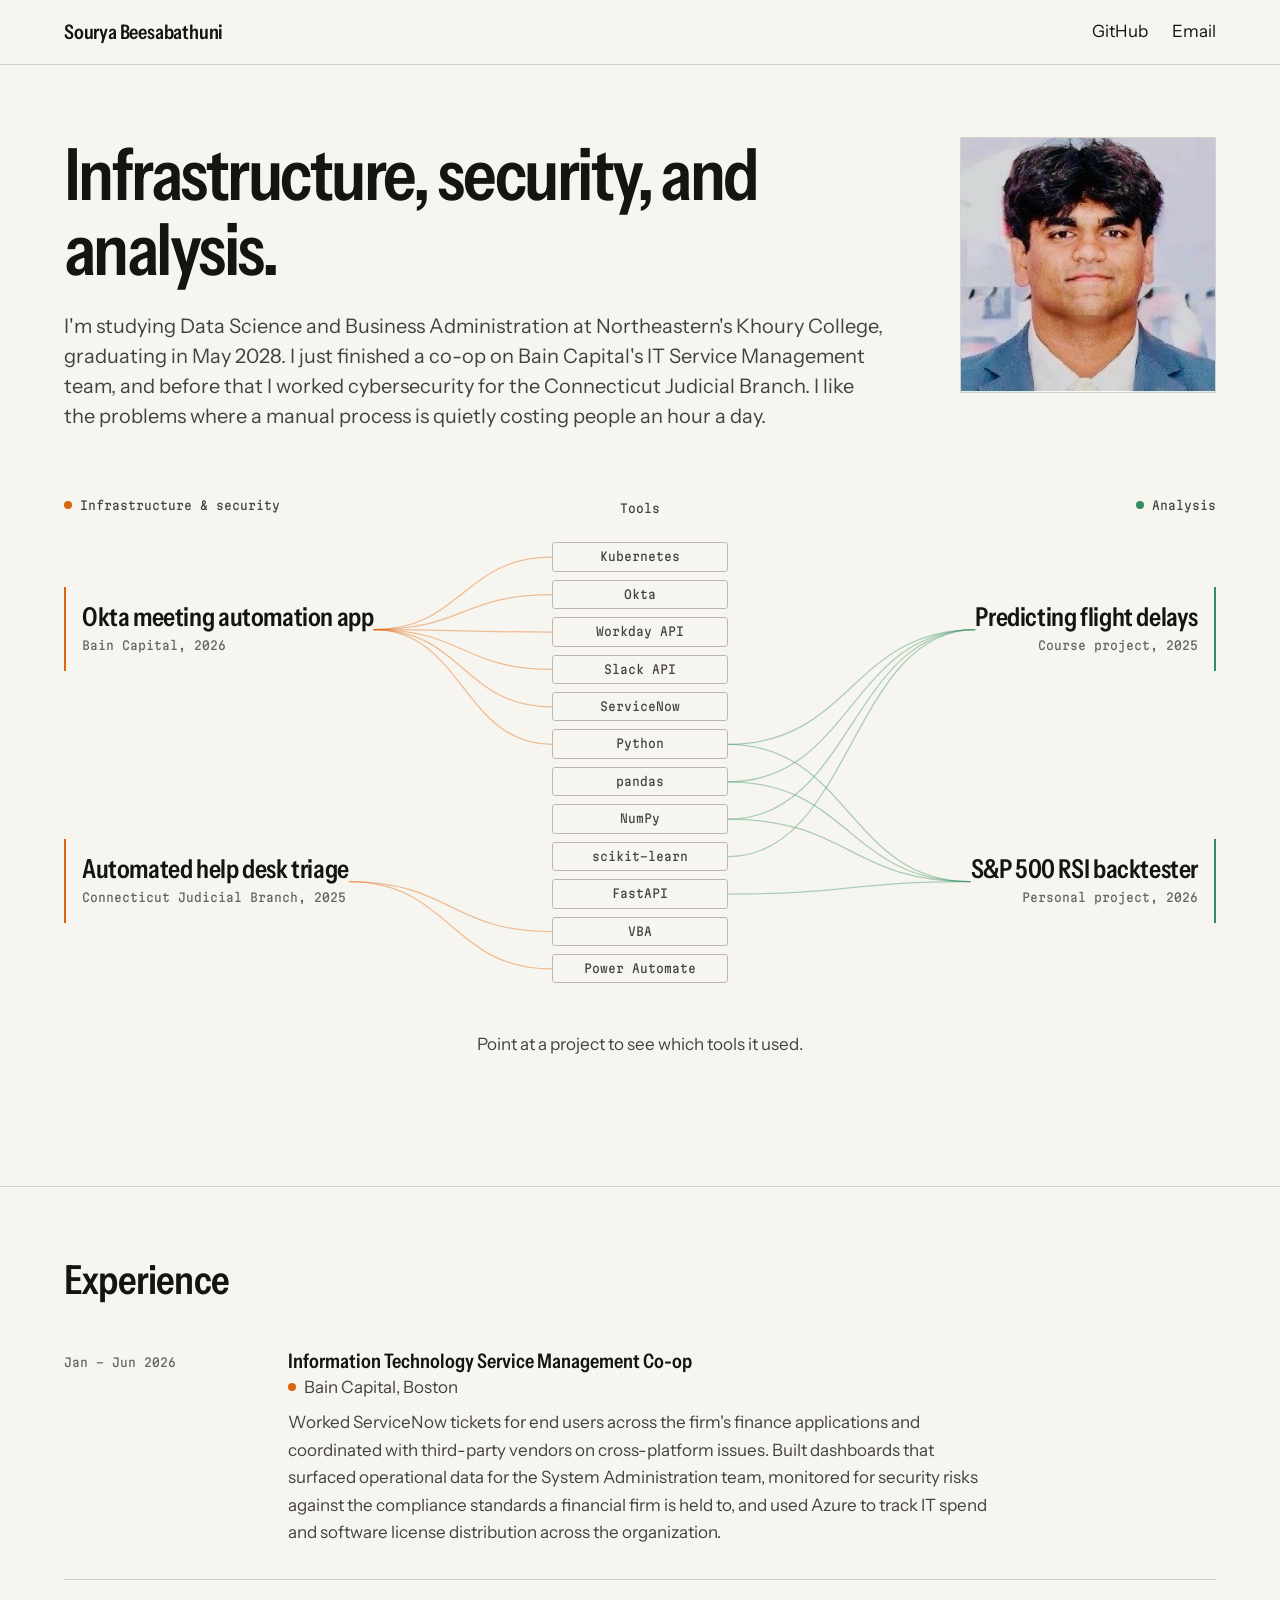
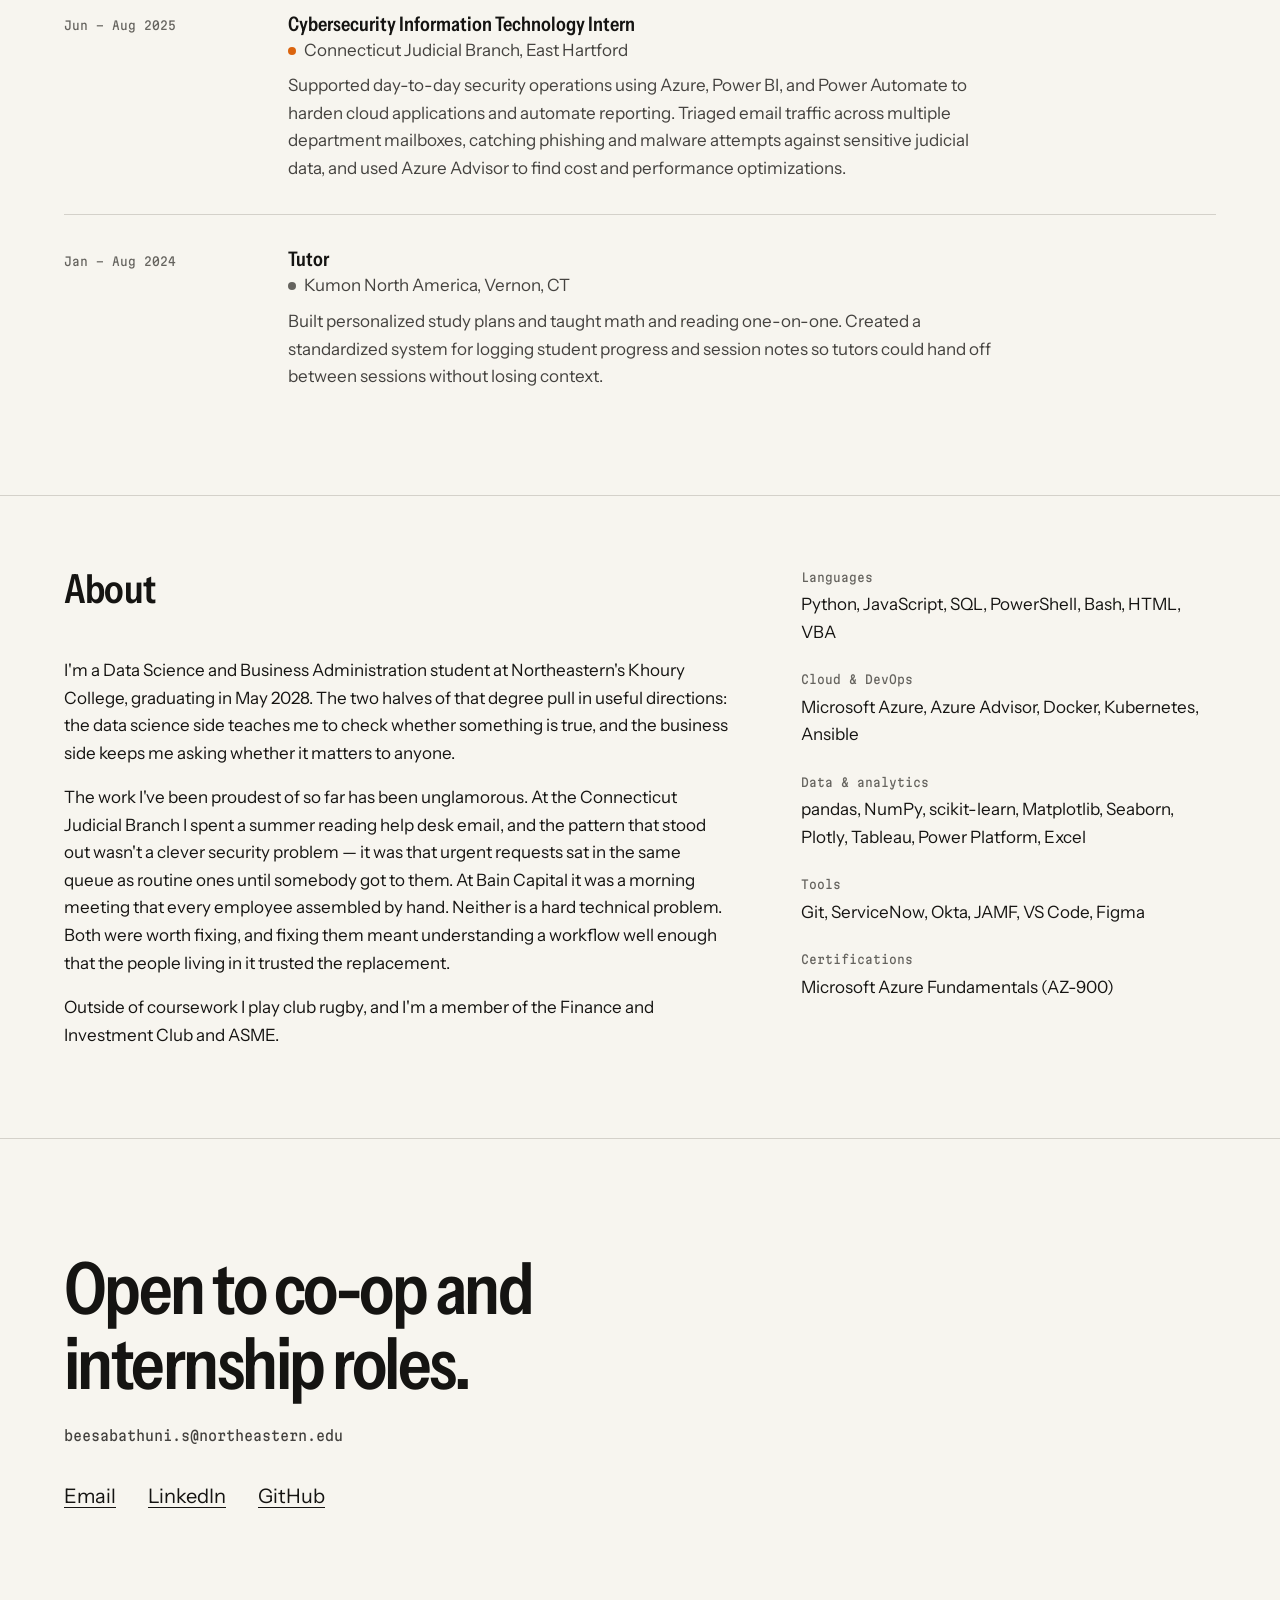
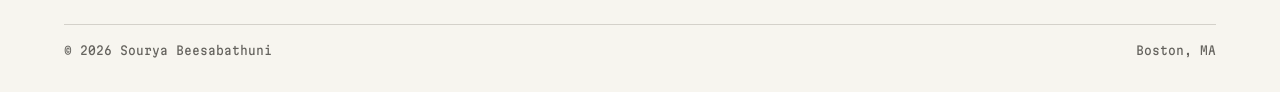
==== commit d7f03b61: "Add home page portrait and D3 equity-curve chart - Portrait beside the intro on index.html (square f" ====
--- a/index.html
+++ b/index.html
@@ -45,7 +45,11 @@
 
   <main id="main">
     <section class="intro">
-      <div class="wrap">
+      <div class="wrap intro__grid">
+        <figure class="portrait">
+          <img src="assets/img/headshot.jpg" width="296" height="297"
+               alt="Portrait of Sourya Beesabathuni">
+        </figure>
         <h1>Infrastructure, security, and analysis.</h1>
         <p class="lede">
           I'm studying Data Science and Business Administration at Northeastern's Khoury College,
--- a/css/style.css
+++ b/css/style.css
@@ -98,6 +98,27 @@
   line-height: 1.5;
 }
 
+/* Portrait: square corners and a hairline, like the rest of the site's figures. */
+.intro__grid { display: grid; grid-template-columns: minmax(0, 1fr); }
+.portrait {
+  margin: 0 0 var(--space-lg);
+  width: min(100%, 11rem);
+  background: var(--color-paper-2);
+  border: var(--rule-hair) solid var(--color-rule);
+}
+.portrait img { display: block; width: 100%; max-width: 100%; height: auto; aspect-ratio: 1 / 1; object-fit: cover; }
+@media (min-width: 48em) {
+  .intro__grid {
+    grid-template-columns: minmax(0, 1fr) minmax(0, 16rem);
+    grid-template-areas: "title photo" "lede photo";
+    column-gap: var(--space-2xl);
+    align-items: start;
+  }
+  .intro__grid h1    { grid-area: title; }
+  .intro__grid .lede { grid-area: lede; }
+  .portrait { grid-area: photo; width: 100%; margin: 0; }
+}
+
 /* ---------- Work map ---------- */
 .map { position: relative; padding-bottom: var(--space-2xl); }
 .map__grid {
@@ -363,6 +384,43 @@
   .pager__next { grid-column: 2; text-align: right; }
 }
 
+/* D3 chart (js/rsi-chart.js). Every colour is a token; the script only sets classes. */
+.chart { position: relative; margin: var(--space-xl) 0; }
+.chart__title { font-size: var(--text-lg); margin-bottom: var(--space-sm); }
+.chart__plot { position: relative; width: 100%; min-height: 15rem; }
+.chart__plot svg { display: block; width: 100%; height: auto; overflow: visible; touch-action: pan-y; }
+.chart text { font-family: var(--font-mono); font-stretch: var(--stretch-mono); font-size: 10px; fill: var(--color-muted); }
+.chart .axis path, .chart .axis line { stroke: var(--color-rule-strong); }
+.chart .grid line { stroke: var(--color-rule); }
+.chart .grid path { display: none; }
+.chart .axis-label { fill: var(--color-ink-2); }
+.chart .held { fill: var(--color-paper-2); }
+.chart .line { fill: none; stroke-linejoin: round; }
+.chart .line--strategy { stroke: var(--color-analysis); stroke-width: 2; }
+.chart .line--hold { stroke: var(--color-ink-2); stroke-width: 1.25; }
+.chart .end-label--strategy { fill: var(--color-analysis-ink); }
+.chart .end-label--hold { fill: var(--color-ink-2); }
+.chart .cursor { stroke: var(--color-ink); stroke-width: 1; }
+.chart .dot--strategy { fill: var(--color-analysis); }
+.chart .dot--hold { fill: var(--color-ink-2); }
+.chart__tip {
+  position: absolute; top: 0; left: 0; z-index: 2;
+  min-width: 11rem;
+  padding: var(--space-2xs) var(--space-xs);
+  background: var(--color-paper);
+  border: var(--rule-hair) solid var(--color-ink);
+  font-family: var(--font-mono); font-stretch: var(--stretch-mono); font-size: var(--text-xs);
+  line-height: 1.6; color: var(--color-ink);
+  pointer-events: none;
+  opacity: 0;
+  transition: opacity var(--dur-short) var(--ease-out);
+}
+.chart__tip.is-on { opacity: 1; }
+.chart__tip dl { display: grid; grid-template-columns: auto auto; gap: 0 var(--space-sm); margin: var(--space-3xs) 0 0; }
+.chart__tip dt { color: var(--color-muted); }
+.chart__tip dd { margin: 0; text-align: right; font-variant-numeric: tabular-nums; }
+.chart__error { color: var(--color-muted); font-size: var(--text-sm); }
+
 /* 404 */
 .lost { padding: var(--space-3xl) 0; }
 .lost p { max-width: var(--measure); margin-top: var(--space-md); color: var(--color-ink-2); font-size: var(--text-lg); }
